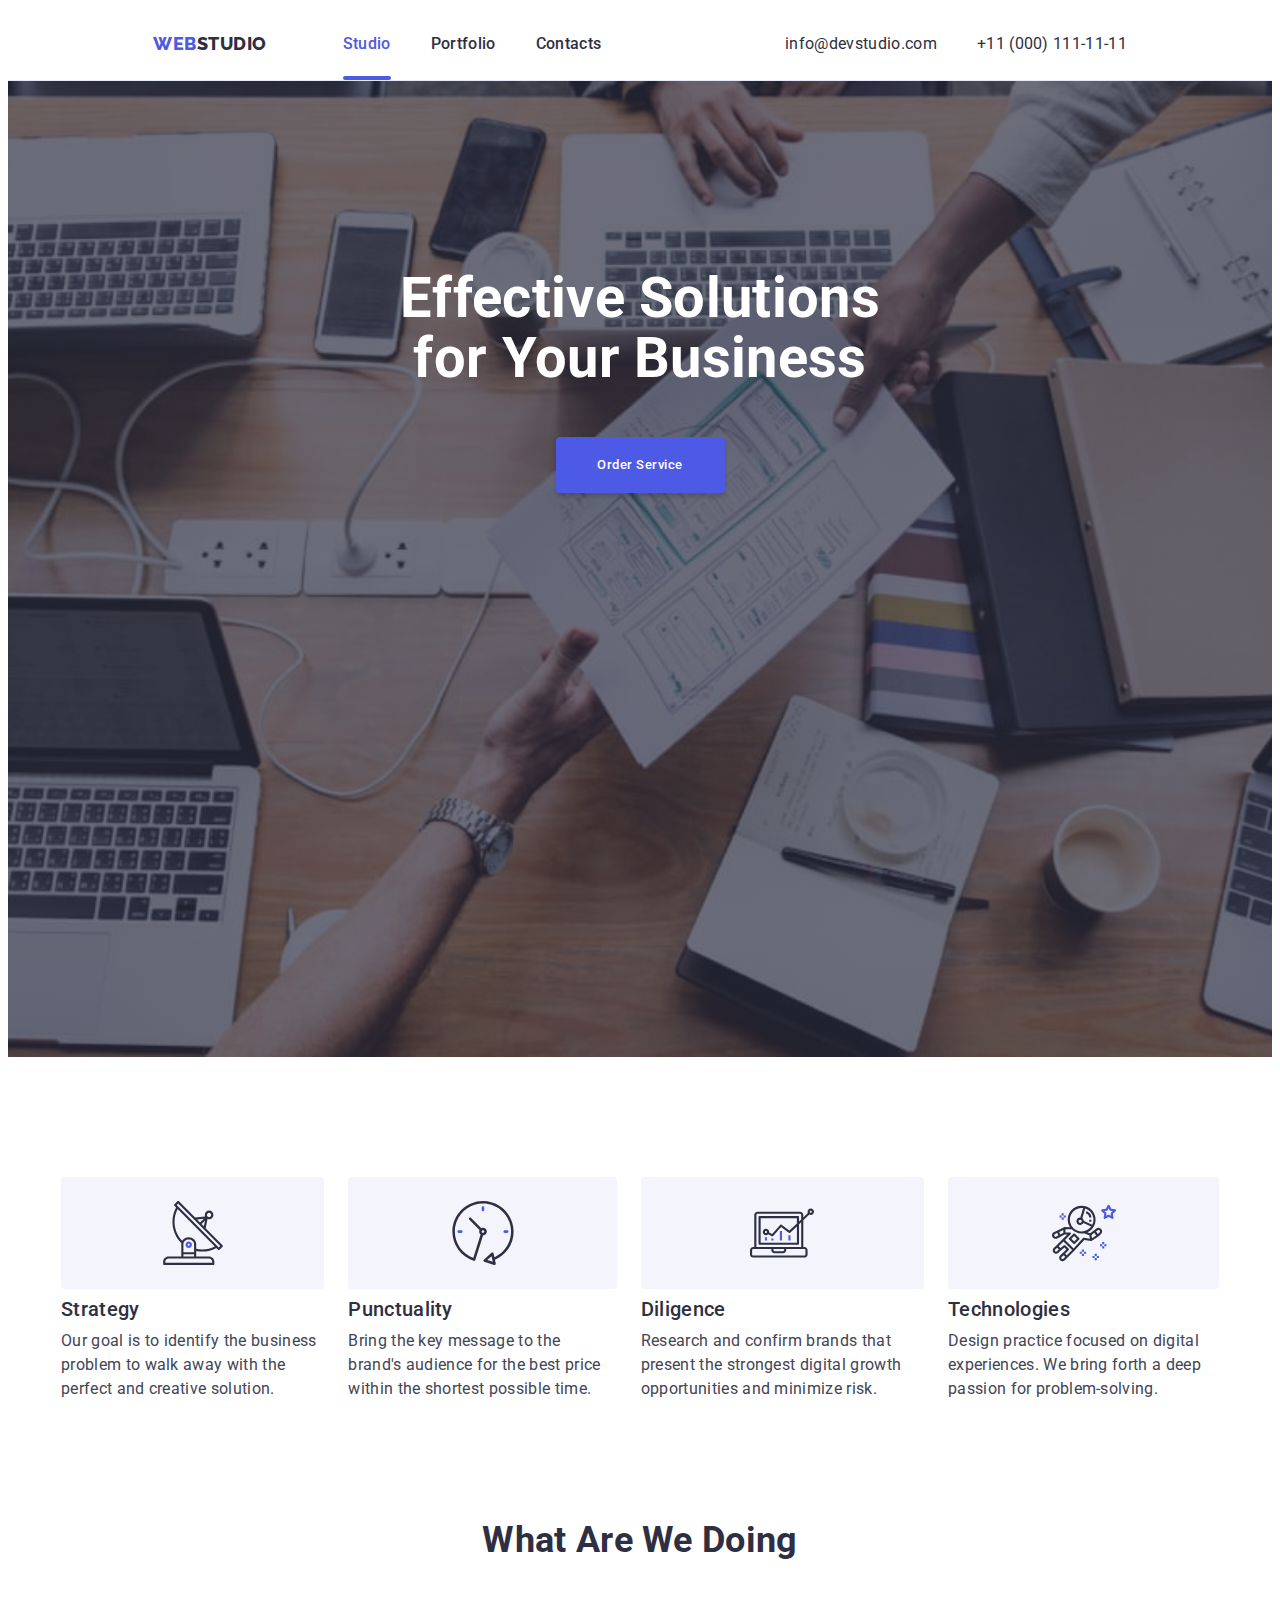
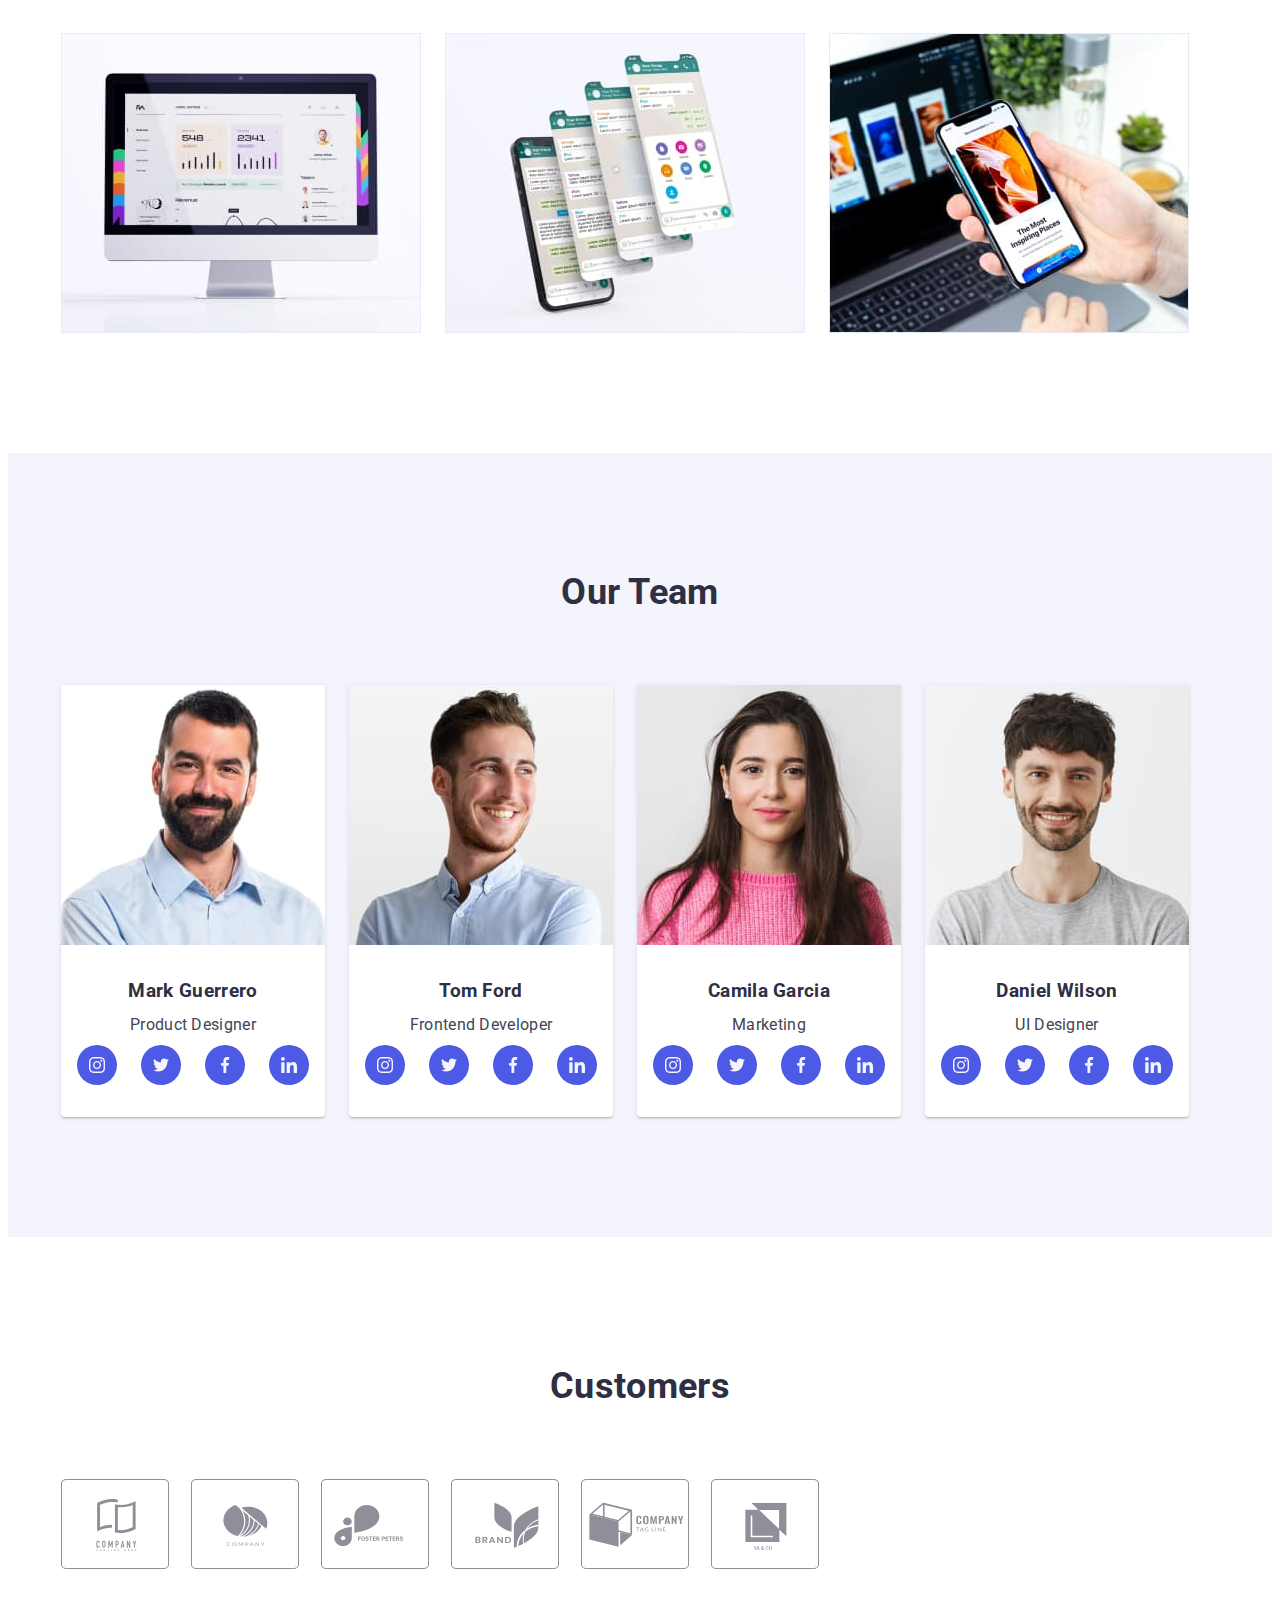
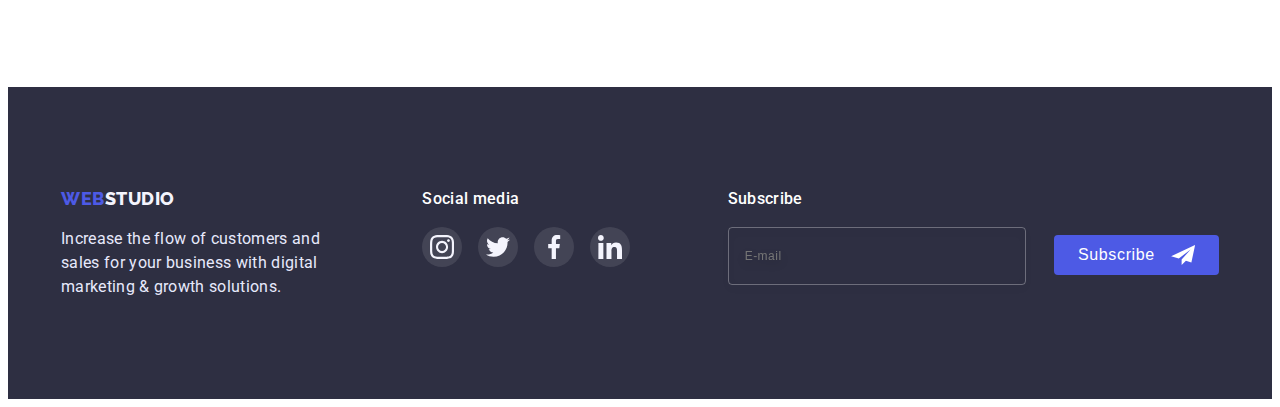
==== index.html @ 756e2e02 "Initial commit" ====
<!DOCTYPE html>
<html lang="en">
  <head>
    <meta charset="UTF-8" />
    <meta http-equiv="X-UA-Compatible" content="IE=edge" />
    <meta name="viewport" content="width=device-width, initial-scale=1.0" />
    <title>Document</title>
    <link rel="preconnect" href="https://fonts.googleapis.com" />
    <link rel="preconnect" href="https://fonts.gstatic.com" crossorigin />
    <link rel="preconnect" href="https://fonts.googleapis.com" />
    <link rel="preconnect" href="https://fonts.gstatic.com" crossorigin />
    <link
      href="https://fonts.googleapis.com/css2?family=Raleway:wght@800&family=Roboto:wght@400;500;700;900&display=swap"
      rel="stylesheet"
    />
    <link
      rel="stylesheet"
      href="https://cdnjs.cloudflare.com/ajax/libs/modern-normalize/1.1.0/modern-normalize.min.css"
      integrity="sha512-wpPYUAdjBVSE4KJnH1VR1HeZfpl1ub8YT/NKx4PuQ5NmX2tKuGu6U/JRp5y+Y8XG2tV+wKQpNHVUX03MfMFn9Q=="
      crossorigin="anonymous"
      referrerpolicy="no-referrer"
    />
    <link
      rel="stylesheet"
      href="https://cdnjs.cloudflare.com/ajax/libs/animate.css/4.1.1/animate.min.css"
    />
    <link rel="stylesheet" href="./css/common.css" />
    <link rel="stylesheet" href="./css/styles.css" />
  </head>
  <body>
    <header class="header section">
      <div class="container nav-main">
        <!--navigation in header-->
        <nav class="header-navigation nav">
          <a href="./index.html" class="logo"
            ><span class="logo-first-part">Web</span
            ><span class="logo-second-part-header">Studio</span></a
          >
          <ul class="header-site-navigation-list list">
            <li class="header-site-navigation-item">
              <a
                href="./index.html"
                class="header-site-navigation-link current link"
                >Studio</a
              >
            </li>
            <li class="header-site-navigation-item">
              <a
                href="./portfolio.html"
                class="header-site-navigation-link link"
                >Portfolio</a
              >
            </li>
            <li class="header-site-navigation-item">
              <a href="" class="header-site-navigation-link link">Contacts</a>
            </li>
          </ul>
        </nav>

        <address>
          <ul class="header-address-navigation-list list">
            <li class="header-address-navigation-item">
              <a
                href="mailto:info@devstudio.com"
                class="header-address-navigation-link link"
                >info@devstudio.com</a
              >
            </li>
            <li class="header-address-navigation-item">
              <a
                href="tel:+110001111111"
                class="header-address-navigation-link link"
                >+11 (000) 111-11-11</a
              >
            </li>
          </ul>
        </address>
      </div>
    </header>

    <!--Main part-->
    <main>
      <section class="hero section">
        <div class="container">
          <h1 class="hero-title">Effective Solutions for Your Business</h1>
          <button data-modal-open type="button" class="button">
            Order Service
          </button>
        </div>
      </section>

      <section class="skills section">
        <div class="container">
          <!--Временный заголовок-->

          <h2 class="hidden">Company skills</h2>
          <ul class="skills-list list">
            <li class="skills-item antenna">
              <div class="skills-icon">
                <svg class="skills-icon-symbol">
                  <use href="./images/icons.svg#icon-antenna"></use>
                </svg>
              </div>
              <h3 class="skills-item-title caption">Strategy</h3>
              <p class="skills-item-text">
                Our goal is to identify the business problem to walk away with
                the perfect and creative solution.
              </p>
            </li>
            <li class="skills-item clock">
              <div class="skills-icon">
                <svg class="skills-icon-symbol">
                  <use href="./images/icons.svg#icon-clock"></use>
                </svg>
              </div>
              <h3 class="skills-item-title caption">Punctuality</h3>
              <p class="skills-item-text">
                Bring the key message to the brand's audience for the best price
                within the shortest possible time.
              </p>
            </li>
            <li class="skills-item diagram">
              <div class="skills-icon">
                <svg class="skills-icon-symbol">
                  <use href="./images/icons.svg#icon-diagram"></use>
                </svg>
              </div>
              <h3 class="skills-item-title caption">Diligence</h3>
              <p class="skills-item-text">
                Research and confirm brands that present the strongest digital
                growth opportunities and minimize risk.
              </p>
            </li>
            <li class="skills-item astronaut">
              <div class="skills-icon">
                <svg class="skills-icon-symbol">
                  <use href="./images/icons.svg#icon-astronaut"></use>
                </svg>
              </div>
              <h3 class="skills-item-title caption">Technologies</h3>
              <p class="skills-item-text">
                Design practice focused on digital experiences. We bring forth a
                deep passion for problem-solving.
              </p>
            </li>
          </ul>
        </div>
      </section>

      <section class="examples section">
        <div class="container">
          <h2 class="examples-title caption">What are we doing</h2>
          <ul class="examples-list list">
            <li class="examples-item">
              <img
                src="./images/monitor.jpg"
                alt="monitor"
                width="360"
                height="300"
                class="examples-photo"
              />
            </li>
            <li class="examples-item">
              <img
                src="./images/phone.jpg"
                alt="phone"
                width="360"
                height="300"
                class="examples-photo"
              />
            </li>
            <li class="examples-item">
              <img
                src="./images/laptop.jpg"
                alt="laptop"
                width="360"
                height="300"
                class="examples-photo"
              />
            </li>
          </ul>
        </div>
      </section>

      <section class="team section">
        <div class="container">
          <h2 class="team-title caption">Our Team</h2>
          <ul class="team-list list">
            <li class="team-item">
              <img
                src="./images/team/mark.jpg"
                alt="photo Mark"
                width="264"
                height="260"
                class="team-photo"
              />
              <div class="team-name">
                <h3 class="team-item-name caption">Mark Guerrero</h3>
                <p class="team-item-speciality">Product Designer</p>
                <ul class="team-icon-list list">
                  <li class="team-icon">
                    <a
                      class="team-icon-link"
                      href=""
                      target="_blank"
                      rel="noopener noreferrer"
                    >
                      <svg class="team-icon-symbol" width="16" height="16">
                        <use href="./images/icons.svg#icon-instagram"></use>
                      </svg>
                    </a>
                  </li>
                  <li class="team-icon">
                    <a
                      class="team-icon-link"
                      href=""
                      target="_blank"
                      rel="noopener noreferrer"
                    >
                      <svg class="team-icon-symbol" width="16" height="16">
                        <use href="./images/icons.svg#icon-twitter"></use>
                      </svg>
                    </a>
                  </li>
                  <li class="team-icon">
                    <a
                      class="team-icon-link"
                      href=""
                      target="_blank"
                      rel="noopener noreferrer"
                    >
                      <svg class="team-icon-symbol" width="16" height="16">
                        <use href="./images/icons.svg#icon-facebook"></use>
                      </svg>
                    </a>
                  </li>
                  <li class="team-icon">
                    <a
                      class="team-icon-link"
                      href=""
                      target="_blank"
                      rel="noopener noreferrer"
                    >
                      <svg class="team-icon-symbol" width="16" height="16">
                        <use href="./images/icons.svg#icon-linkedin"></use>
                      </svg>
                    </a>
                  </li>
                </ul>
              </div>
            </li>
            <li class="team-item">
              <img
                src="./images/team/tom.jpg"
                alt="photo Tom"
                width="264"
                height="260"
                class="team-photo"
              />
              <div class="team-name">
                <h3 class="team-item-name caption">Tom Ford</h3>
                <p class="team-item-speciality">Frontend Developer</p>
                <ul class="team-icon-list list">
                  <li class="team-icon">
                    <a
                      class="team-icon-link"
                      href=""
                      target="_blank"
                      rel="noopener noreferrer"
                    >
                      <svg class="team-icon-symbol" width="16" height="16">
                        <use href="./images/icons.svg#icon-instagram"></use>
                      </svg>
                    </a>
                  </li>
                  <li class="team-icon">
                    <a
                      class="team-icon-link"
                      href=""
                      target="_blank"
                      rel="noopener noreferrer"
                    >
                      <svg class="team-icon-symbol" width="16" height="16">
                        <use href="./images/icons.svg#icon-twitter"></use>
                      </svg>
                    </a>
                  </li>
                  <li class="team-icon">
                    <a
                      class="team-icon-link"
                      href=""
                      target="_blank"
                      rel="noopener noreferrer"
                    >
                      <svg class="team-icon-symbol" width="16" height="16">
                        <use href="./images/icons.svg#icon-facebook"></use>
                      </svg>
                    </a>
                  </li>
                  <li class="team-icon">
                    <a
                      class="team-icon-link"
                      href=""
                      target="_blank"
                      rel="noopener noreferrer"
                    >
                      <svg class="team-icon-symbol" width="16" height="16">
                        <use href="./images/icons.svg#icon-linkedin"></use>
                      </svg>
                    </a>
                  </li>
                </ul>
              </div>
            </li>
            <li class="team-item">
              <img
                src="./images/team/camila.jpg"
                alt="photo Camila"
                width="264"
                height="260"
                class="team-photo"
              />
              <div class="team-name">
                <h3 class="team-item-name caption">Camila Garcia</h3>
                <p class="team-item-speciality">Marketing</p>
                <ul class="team-icon-list list">
                  <li class="team-icon">
                    <a
                      class="team-icon-link"
                      href=""
                      target="_blank"
                      rel="noopener noreferrer"
                    >
                      <svg class="team-icon-symbol" width="16" height="16">
                        <use href="./images/icons.svg#icon-instagram"></use>
                      </svg>
                    </a>
                  </li>
                  <li class="team-icon">
                    <a
                      class="team-icon-link"
                      href=""
                      target="_blank"
                      rel="noopener noreferrer"
                    >
                      <svg class="team-icon-symbol" width="16" height="16">
                        <use href="./images/icons.svg#icon-twitter"></use>
                      </svg>
                    </a>
                  </li>
                  <li class="team-icon">
                    <a
                      class="team-icon-link"
                      href=""
                      target="_blank"
                      rel="noopener noreferrer"
                    >
                      <svg class="team-icon-symbol" width="16" height="16">
                        <use href="./images/icons.svg#icon-facebook"></use>
                      </svg>
                    </a>
                  </li>
                  <li class="team-icon">
                    <a
                      class="team-icon-link"
                      href=""
                      target="_blank"
                      rel="noopener noreferrer"
                    >
                      <svg class="team-icon-symbol" width="16" height="16">
                        <use href="./images/icons.svg#icon-linkedin"></use>
                      </svg>
                    </a>
                  </li>
                </ul>
              </div>
            </li>
            <li class="team-item">
              <img
                src="./images/team/daniel.jpg"
                alt="photo Daniel"
                width="264"
                height="260"
                class="team-photo"
              />
              <div class="team-name">
                <h3 class="team-item-name caption">Daniel Wilson</h3>
                <p class="team-item-speciality">UI Designer</p>
                <ul class="team-icon-list list">
                  <li class="team-icon">
                    <a
                      class="team-icon-link"
                      href=""
                      target="_blank"
                      rel="noopener noreferrer"
                    >
                      <svg class="team-icon-symbol" width="16" height="16">
                        <use href="./images/icons.svg#icon-instagram"></use>
                      </svg>
                    </a>
                  </li>
                  <li class="team-icon">
                    <a
                      class="team-icon-link"
                      href=""
                      target="_blank"
                      rel="noopener noreferrer"
                    >
                      <svg class="team-icon-symbol" width="16" height="16">
                        <use href="./images/icons.svg#icon-twitter"></use>
                      </svg>
                    </a>
                  </li>
                  <li class="team-icon">
                    <a
                      class="team-icon-link"
                      href=""
                      target="_blank"
                      rel="noopener noreferrer"
                    >
                      <svg class="team-icon-symbol" width="16" height="16">
                        <use href="./images/icons.svg#icon-facebook"></use>
                      </svg>
                    </a>
                  </li>
                  <li class="team-icon">
                    <a
                      class="team-icon-link"
                      href=""
                      target="_blank"
                      rel="noopener noreferrer"
                    >
                      <svg class="team-icon-symbol" width="16" height="16">
                        <use href="./images/icons.svg#icon-linkedin"></use>
                      </svg>
                    </a>
                  </li>
                </ul>
              </div>
            </li>
          </ul>
        </div>
      </section>

      <section class="customers section">
        <div class="container">
          <h2 class="customers-title caption">Customers</h2>
          <ul class="customers-list list">
            <li class="customers-item">
              <a
                class="customers-link"
                href=""
                target="_blank"
                rel="noopener noreferrer"
              >
                <svg class="customers-icon" width="104" height="56">
                  <use
                    href="./images/icons.svg#icon-company-tagline-here"
                  ></use>
                </svg>
              </a>
            </li>
            <li class="customers-item">
              <a
                class="customers-link"
                href=""
                target="_blank"
                rel="noopener noreferrer"
              >
                <svg class="customers-icon" width="104" height="56">
                  <use href="./images/icons.svg#icon-company"></use>
                </svg>
              </a>
            </li>
            <li class="customers-item">
              <a
                class="customers-link"
                href=""
                target="_blank"
                rel="noopener noreferrer"
              >
                <svg class="customers-icon" width="104" height="56">
                  <use href="./images/icons.svg#icon-foster-peters"></use>
                </svg>
              </a>
            </li>
            <li class="customers-item">
              <a
                class="customers-link"
                href=""
                target="_blank"
                rel="noopener noreferrer"
              >
                <svg class="customers-icon" width="104" height="56">
                  <use href="./images/icons.svg#icon-brand"></use>
                </svg>
              </a>
            </li>
            <li class="customers-item">
              <a
                class="customers-link"
                href=""
                target="_blank"
                rel="noopener noreferrer"
              >
                <svg class="customers-icon" width="104" height="56">
                  <use href="./images/icons.svg#icon-company-tag-line"></use>
                </svg>
              </a>
            </li>
            <li class="customers-item">
              <a
                class="customers-link"
                href=""
                target="_blank"
                rel="noopener noreferrer"
              >
                <svg class="customers-icon" width="104" height="56">
                  <use href="./images/icons.svg#icon-ya-co"></use>
                </svg>
              </a>
            </li>
          </ul>
        </div>
      </section>
    </main>

    <footer class="footer section">
      <div class="container footer-cont">
        <div class="footer-container">
          <a href="./index.html" class="logo logo-footer"
            ><span class="logo-first-part">Web</span
            ><span class="logo-second-part-footer">Studio</span></a
          >
          <p class="footer-text">
            Increase the flow of customers and sales for your business with
            digital marketing & growth solutions.
          </p>
        </div>
        <div class="footer-media">
          <h3 class="footer-media-title">Social media</h3>
          <ul class="footer-list list">
            <li class="footer-item instagram">
              <a
                href=""
                class="footer-link link"
                target="_blank"
                rel="noopener noreferrer"
              >
                <svg class="footer-icon" width="24" height="24">
                  <use href="./images/icons.svg#icon-instagram"></use>
                </svg>
              </a>
            </li>
            <li class="footer-item twitter">
              <a
                href=""
                class="footer-link link"
                target="_blank"
                rel="noopener noreferrer"
                ><svg class="footer-icon" width="24" height="24">
                  <use href="./images/icons.svg#icon-twitter"></use></svg
              ></a>
            </li>
            <li class="footer-item facebook">
              <a
                href=""
                class="footer-link link"
                target="_blank"
                rel="noopener noreferrer"
                ><svg class="footer-icon" width="24" height="24">
                  <use href="./images/icons.svg#icon-facebook"></use></svg
              ></a>
            </li>
            <li class="footer-item linkedin">
              <a
                href=""
                class="footer-link link"
                target="_blank"
                rel="noopener noreferrer"
                ><svg class="footer-icon" width="24" height="24">
                  <use href="./images/icons.svg#icon-linkedin"></use></svg
              ></a>
            </li>
          </ul>
        </div>
        <div class="footer-form">
          <h3 class="footer-media-title">Subscribe</h3>
          <form class="" action="">
            <input
              type="email"
              name="footer-email"
              id="footer-email"
              class="footer-input"
              placeholder="E-mail"
            />
            <button type="button" class="form-button">
              <span class="form-button-area">
                <span class="button-area-text">Subscribe</span>
                <svg class="icon-send" width="24" height="20">
                  <use href="./images/icons.svg#icon-send"></use>
                </svg>
              </span>
            </button>
          </form>
        </div>
      </div>
    </footer>

    <div class="backdrop is-hidden" data-modal>
      <div class="modal">
        <button type="button" class="modal-close" data-modal-close>
          <svg class="modal-close-icon" width="8" height="8">
            <use href="./images/icons.svg#icon-close-modal"></use>
          </svg>
        </button>
        <p class="modal-title">Leave your contacts and we will call you back</p>
        <form class="modal-form">
          <div class="form-div">
            <label for="user-name" class="modal-label"
              ><span class="label-text">Name</span></label
            >
            <div class="input-field">
              <input
                type="text"
                name="user-name"
                id="user-name"
                class="modal-input"
                required
              />
              <svg class="modal-icon" width="18" height="24">
                <use href="./images/icons.svg#icon-person"></use>
              </svg>
            </div>
          </div>
          <div class="form-div">
            <label for="user-tel" class="modal-label">Phone</label>
            <div class="input-field">
              <input
                type="tel"
                name="user-tel"
                id="user-tel"
                class="modal-input"
                required
              />
              <svg class="modal-icon" width="18" height="24">
                <use href="./images/icons.svg#icon-phone"></use>
              </svg>
            </div>
          </div>
          <div class="form-div">
            <label for="user-email" class="modal-label"
              ><span class="label-text">Email</span></label
            >
            <div class="input-field">
              <input
                type="email"
                name="user-email"
                id="user-email"
                class="modal-input"
                required
              />
              <svg class="modal-icon" width="18" height="24">
                <use href="./images/icons.svg#icon-email"></use>
              </svg>
            </div>
          </div>
          <div class="form-div form-div-feedback">
            <label for="user-feedback" class="modal-label"
              ><span class="label-text">Comment</span></label
            >
            <textarea
              class="modal-input feedback"
              name="user-feedback"
              id="user-feedback"
              rows="4"
              placeholder="Text input"
            ></textarea>
          </div>

          <div>
            <input
              type="checkbox"
              id="accept"
              class="checkbox hidden"
              value="true"
              required
            />
            <label for="accept" class="checkbox-label">
              <span class="checkbox-icon">
                <svg class="icon-ok" width="10" height="8">
                  <use href="./images/icons.svg#icon-ok"></use>
                </svg> </span
              ><span class="checkbox-text"
                >I accept the terms and conditions of the
                <a href="" class="checkbox-link"> Privacy Policy</a></span
              ></label
            >
          </div>
          <button type="submit" class="modal-button">
            <span class="modal-button-title">Send</span>
          </button>
        </form>
      </div>
    </div>
    <script src="./modal.js"></script>
  </body>
</html>
---- css/styles.css ----
/*html{
    box-sizing: border-box;
}

*,
*::before,
*::after{
    box-sizing:inherit;
}*/


:root{
    --primary-text-color:#434455;
    --title-text-color: #2E2F42;
    --accent-color: #4D5AE5;
    --portfolio-button-bg-color:#F4F4FD;
    --portfolio-button-bg-accent-color:#404BBF;
    --main-bg-color:#ffffff;
    --footer-text-portfolio-button-border: #E7E9FC;
    --footer-green:#31D0AA;
    --main-icon-color: #8E8F99;
    --function-for-hover: cubic-bezier(0.4, 0, 0.2, 1);

}

body{
    background-color:var(--main-bg-color);
    color: var(--primary-text-color);
    font-family: 'Roboto', sans-serif;
    font-weight: 400;
    font-size: 16px;
    line-height: 1.5;
    letter-spacing: 0.02em;
   /*padding-top:72px*/
}
 
p,
h1,
h2,
h3,
h4,
h5,
h6 {
    margin: 0;
}

ul{
    margin: 0;
    padding: 0;
}
img{
    display: block;
    margin: 0;
    padding: 0;
    max-width: 100%;
    height: auto;
}

.container{
    width: 1158px;
    /*1128+15*2*/
    padding-left: 15px;
    padding-right: 15px;
    margin: 0 auto;

   /* outline: 1px solid tomato;*/
}
.section{
    padding-top: 120px;
    padding-bottom: 120px;
}
.list{
    list-style: none;
    padding: 0;
}

.logo {
    display: block;
    padding: 24px 0;
    margin-right: 76px;
    font-family: 'Raleway', sans-serif;
    font-weight: 800;
    font-size: 18px;
    line-height: 1.33;
    text-transform: uppercase;
    letter-spacing: 0.03em;

    transition: color 250ms var(--function-for-hover);
}
.logo-first-part{
    color: var(--accent-color);  
}
.logo-second-part-header{
    color: var(--title-text-color);
}
.logo-second-part-footer{
    color: var(--portfolio-button-bg-color);
}

.caption,
.link{
    color:var(--title-text-color)

}

.header-site-navigation-link:hover,
.header-address-navigation-link:hover,
.logo:hover,
.header-site-navigation-link:focus,
.header-address-navigation-link:focus,
.logo:focus
{
    color: var(--accent-color);
}


        /*настройки кнопок*/
.button{
    min-width: 169px;
    height: 56px;
    display: inline-block;
    border-radius: 4px;
    border: 1px solid var(--accent-color);
    box-shadow: 0px 4px 4px rgba(0, 0, 0, 0.15);
    /*padding: 16px 32px;*/

    background-color: var(--accent-color);
    color: var(--main-bg-color);
    font-family: inherit;
    font-weight: 500;
    align-items: center;
    letter-spacing: 0.04em;
    cursor: pointer;

    transition-property: background-color;
    transition-duration: 250ms;
    transition-timing-function: var(--function-for-hover);
}

.button:hover,
.button:focus {
    background-color: var(--portfolio-button-bg-accent-color);
}

.current {
    color: var(--accent-color);
    position: relative;
}
.current::after{
    content: "";
    display:inline-block;
    position: absolute;
    bottom: 0;
    left: 0;
    width: 100%;
    height: 4px;
    background-color: var(--accent-color);
    border-radius: 2px;
}

.link,
.button,
.logo,
.portfolio-button {
    text-decoration: none;
}


        /*header*/
.header{
    /*position: fixed;
    top: 0;
    left: 0;*/
    width: 100%;
    min-height: 72px;
    padding-top: 0;
    padding-bottom: 0;
    border-bottom: 1px solid var(--footer-text-portfolio-button-border);
}               
.nav-main{
    display: flex;
    justify-content: space-around;
}
.nav{
    display: flex;
}
.header-site-navigation-list{
    display: flex;
}
.header-site-navigation-item {
    font-weight: 500;
}
.header-site-navigation-item:not(:last-child){
    margin-right: 40px;
}
.header-site-navigation-link{
    display: block;
    padding: 24px 0;

    transition: color 250ms var(--function-for-hover);
}

.header-address-navigation-list{
    display: flex;
}
.header-address-navigation-item:not(:last-child) {
    margin-right: 40px;
}
.header-address-navigation-item {
    font-style: normal;
}
.header-address-navigation-link{
    display: block;
    padding: 24px 0;
    
    transition: color 250ms var(--function-for-hover);
}

        /*hero*/
.hero{
    max-width: 1440px;
    height: 600px;
    margin: 0 auto;
    background-image: linear-gradient(rgba(46, 47, 66, 0.7), rgba(46, 47, 66, 0.7)),
        url(../images/hero-img.jpg);
    background-repeat: no-repeat;
    background-position: center;
    background-size: cover;
    padding-top: 188px;
    padding-bottom: 188px;
    background-color: var(--title-text-color);
    text-align: center;    
}

.hero-title{
    max-width: 494px;
    width: 100%;
    height: auto;
    margin-left: auto;
    margin-right: auto;
    margin-bottom: 48px;
    color: var(--main-bg-color);
    font-size: 56px;
    line-height: 1.07;
}


        /*skills*/
.skills-list{
    display: flex;
}
.skills-item:not(:last-child){
    margin-right: 24px;
}
.skills-item-title{
    margin-bottom: 8px;
    font-weight: 500;
    font-size: 20px;
    line-height: 1.2;
}
.skills-item{
    display: block;
}
.skills-icon{
    display: flex;
    height: 112px;
    background-color: var(--portfolio-button-bg-color);
    border-radius: 4px;
    justify-content: center;
    align-items: center;
    margin-bottom: 8px;
}
.skills-icon-symbol{
    width: 64px;
    height: 64px;
}



        /*examples*/
.examples{
    padding-top: 0;
}
.examples-list{
    display: flex;
}
.examples-item:not(:last-child) {
    margin-right: 24px;
}
.examples-title{
    margin-bottom: 72px;
    font-size: 36px;
    line-height: 1.11;
    text-align: center;
    text-transform: capitalize;
}


        /*team*/
.team {
    background-color: var(--portfolio-button-bg-color);
}
.team-title{
    margin-bottom: 72px;
    font-size: 36px;
    line-height: 1.11;
    text-align: center;
    text-transform: capitalize;
}
.team-list{
    display: flex;
    
}
.team-item{
    width: calc((100%-72px)/4);
    margin-right: 24px;
    display: flex;
    flex-direction: column;
    justify-content: center;
    align-items: center;    
    background-color: var(--main-bg-color);
    box-shadow: 0px 1px 6px rgba(46, 47, 66, 0.08), 0px 1px 1px rgba(46, 47, 66, 0.16), 0px 2px 1px rgba(46, 47, 66, 0.08);
    border-radius: 0px 0px 4px 4px;
}
.team-item:nth-last-child(1) {
    margin-right: 0;
}

.team-name{
    display: flex;
    flex-direction: column;
    justify-content: center;
    align-items: center;
    width: 100%;
    padding: 32px 16px;
}

.team-item-name,
.team-item-speciality{
    margin-bottom: 8px;
}

.team-icon-list{
    display: flex;
    gap: 24px;
}
.team-icon{
    width: 40px;
    height: 40px;
    background-color: var(--accent-color);
    border-radius: 50%;

    transition: background-color 250ms var(--function-for-hover);
}
.team-icon-link{
    display: flex;
    width: 100%;
    height: 100%;
    padding: 0;
    border: none;
    justify-content: center;
    align-items: center;
}

.team-icon:hover,
.team-icon:focus{
    background-color: var(--portfolio-button-bg-accent-color);
    cursor: pointer;
}



        /*customers*/
.customers{
    padding-top: 130px;
}
.customers-title{
    margin-bottom: 72px;
    font-weight: 700;
    font-size: 36px;
    line-height: 1.11;
    text-align: center;
    text-transform: capitalize;    
    color: var(--title-text-color);
}
.customers-list {
    display: flex;
    gap: 24px;
}
.customers-item {
    width: calc((100%-120px)/6);
    height: 88px;
}
.customers-link{
    display:flex;
    width: 100%;
    height: 100%;
    padding: 0;
    justify-content: center;
    align-items: center;
    border: 1px solid var(--main-icon-color);
    border-radius: 5%;
    color: var(--main-icon-color);

    transition: background-color 250ms var(--function-for-hover),
            color 250ms var(--function-for-hover);
}
.customers-link:hover,
.customers-link:focus{
    border-color: var(--portfolio-button-bg-accent-color);
    color: var(--portfolio-button-bg-accent-color);
}
.customers-icon {
    fill: currentColor;
}


        /*footer*/
.footer {
    padding-top: 100px;
    padding-bottom: 100px;
    background-color: var(--title-text-color);
}
.logo-footer{
    padding-top: 0;
    padding-bottom: 0;
}
.footer-text{
    margin-top: 16px;
    color: var(--footer-text-portfolio-button-border);
}
.footer-cont{
    display: flex;
    justify-content: space-between;
}
.footer-container{
    padding: 0;
    margin: 0;
    width: 264px;
}
.footer-media-title{
    font-weight: 500;
    font-size: 16px;
    line-height: 1.5;
    letter-spacing: 0.02em;
    color: var(--main-bg-color);
    margin-bottom: 16px;
}
.footer-list{
    display: flex;
    gap: 16px;
}
.footer-item{
    display: inline-block;
    width: 40px;
    height: 40px;
    background-color: rgba(255, 255, 255, 0.1);;
    border-radius: 50%;
    background-repeat: no-repeat;
    background-size:24px;
    background-position: center;

    transition-property: background-color;
    transition-duration: 250ms;
    transition-timing-function: var(--function-for-hover);
}
.footer-link {
    display: flex;
    width: 100%;
    height: 100%;
    padding: 0;
    border: none;
    justify-content: center;
    align-items: center;
}

.footer-item:hover,
.footer-item:focus {
    background-color:var(--footer-green);
    cursor: pointer;
}
.footer-input {
    display: inline-block;
    width: 264px;
    height: 40px;
    padding: 8px 16px;
    font-size: 12px;
    line-height: 2;
    letter-spacing: 0.04em;
    color: rgba(255, 255, 255, 0.6);
    border: 1px solid rgba(255, 255, 255, 0.3);
    filter:drop-shadow(0px 4px 4px rgba(0, 0, 0, 0.15));
    border-radius: 4px;
    background-color: transparent;
    margin-right: 24px;
    outline: transparent;
    transition: border-color 250ms var(--function-for-hover);
}
.footer-input:focus {
     border-color: var(--accent-color);
 }

.form-button {
    display: inline-block;
    width: 165px;
    height: 40px;
    padding: 8px 24px;
    background:var(--accent-color);
    border-radius: 4px;
    border: none;
    cursor: pointer;
    transition: background-color 250ms var(--function-for-hover);
}
.form-button:hover,
.form-button:focus{
    background-color: var(--portfolio-button-bg-accent-color);
}
.form-button-area {
    display: flex;
    justify-content: space-between;
    align-items: center;
}
.button-area-text {
    color: var(--main-bg-color);
    font-weight: 500;
    font-size: 16px;
    line-height: 1.5;
    letter-spacing: 0.04em;
}


        /*portfolio*/
.portfolio {
    padding-top: 96px;
}
.portfolio-navigation-list {
    display: flex;
    justify-content: center;
    margin-bottom: 72px;
}
.portfolio-navigation-item:not(:last-child) {
    margin-right: 24px;
}
.portfolio-button {
    display: inline-block;
    border-radius: 4px;
    padding: 12px 24px;
    border: 1px solid var(--footer-text);
    background-color: var(--portfolio-button-bg-color);
    color: var(--accent-color);
    font-family: inherit;
    font-weight: 500;
    display: flex;
    align-items: center;
    text-align: center;
    letter-spacing: 0.04em;
    cursor: pointer;

    transition: background-color 250ms var(--function-for-hover), 
        color 250ms var(--function-for-hover),
        box-shadow 250ms var(--function-for-hover);
}
.portfolio-button:hover,
.portfolio-button:focus {
    background-color: var(--portfolio-button-bg-accent-color);
    color: var(--main-bg-color);
    box-shadow: 0px 4px 4px rgba(0, 0, 0, 0.15);
}

.portfolio-list{
    display: flex;
    flex-wrap: wrap;
    row-gap: 48px;
    /*column-gap: 21px;*/
}
.portfolio-item{
    flex-basis: calc((100%-(2*24px))/3);
    /*width: 360px;*/
    margin-right: auto;
    display: flex;
    flex-direction: column;
    background: var(--main-bg-color);
}

.portfolio-item:nth-child(3n){
    margin-right: 0;
}
.portfolio-item-link {
    display: block;
    border: 0.5px solid transparent;
    box-shadow: 0px 1px 6px transparent,
            0px 1px 1px transparent,
            0px 2px 1px transparent;
    transition: border 250ms var(--function-for-hover),
            box-shadow 250ms var(--function-for-hover);
}
.portfolio-item-link:hover {
    border: 0.5px solid var(--portfolio-button-bg-color);
    box-shadow: 0px 1px 6px rgba(46, 47, 66, 0.08),
        0px 1px 1px rgba(46, 47, 66, 0.16),
        0px 2px 1px rgba(46, 47, 66, 0.08);
}
.portfolio-item-div{
    position: relative;
    overflow: hidden; /*все, что не входит в зону блока скрывается визуально*/
}
.portfolio-item-animation{
    position: absolute;
    left: 0;
    top: 100%;
    width: 100%;
    height: 100%;
    padding: 40px 32px;

    transition: background-color 250ms var(--function-for-hover),
            color 250ms var(--function-for-hover),
            transform 250ms var(--function-for-hover);
}

.portfolio-item-animation-text{
    color: var(--portfolio-button-bg-color);
}
.portfolio-item-link:hover .portfolio-item-animation{
    background-color: var(--accent-color);
    color: var(--portfolio-button-bg-color);
    transform: translateY(-100%); /*двигаемся по оси у вверх*/
}
.portfolio-item-text{ 
    display: flex;  
    flex-direction: column;
    width: 100%;
    padding: 32px 0 32px 16px;
    background-color: var(--main-bg-color);
    border-right: 1px solid var(--footer-text-portfolio-button-border);
    border-left: 1px solid var(--footer-text-portfolio-button-border);
    border-bottom: 1px solid var(--footer-text-portfolio-button-border);
    z-index: 2;
}
.portfolio-item-title {
    margin-bottom: 8px;
    font-weight: 500;
    font-size: 20px;
    line-height: 1.2;
}

.hidden {
    position: absolute;
    width: 1px;
    height: 1px;
    margin: -1px;
    border: 0;
    padding: 0;
    white-space: nowrap;
    clip-path: inset(100%);
    clip: rect(0 0 0 0);
    overflow: hidden;
}

.backdrop{
    position: fixed;
    top: 0;
    left: 0;
    width: 100%;
    height: 100%;
    background-color: rgba(46, 47, 66, 0.4);
    opacity: 1;
    transition: opacity 250ms var(--function-for-hover),
    visibility 250ms var(--function-for-hover);
}
.backdrop.is-hidden{
    visibility:hidden;
    opacity: 0;
    pointer-events: none;
}
.backdrop.is-hidden .modal{
    transform: translate(-50%, -50%) scale(0.1);
}
.modal{
    position: absolute;
    top: 50%;
    left: 50%;
    width: 408px;
    background:#FCFCFC;
    box-shadow: 0px 1px 1px rgba(0, 0, 0, 0.14), 0px 1px 3px rgba(0, 0, 0, 0.12), 0px 2px 1px rgba(0, 0, 0, 0.2);
    border-radius: 4px;
    padding: 0 24px;
    transform: translate(-50%, -50%) scale(1);
    transition: transform 250ms var(--function-for-hover);
}
.modal-close{
    position: absolute;
    top:24px;
    right: 24px;
    display: flex;
    width: 24px;
    height: 24px;
    background-color: var(--footer-text-portfolio-button-border);
    border: 1px solid rgba(0, 0, 0, 0.1);
    border-radius: 50%;
    justify-content: center;
    align-items: center;
    transition: fill 250ms var(--function-for-hover), 
    background-color 250ms var(--function-for-hover),
    border 250ms var(--function-for-hover);
}
.modal-close:hover,
.modal-close:focus {
    border: none;
    fill: var(--main-bg-color);
    background-color:var(--portfolio-button-bg-accent-color);
}
.modal-title {
    color: var(--title-text-color);
    font-weight: 500;
    font-size: 16px;
    line-height: 1.5;
    text-align: center;
    letter-spacing: 0.02em;
    margin-top: 72px;
    margin-bottom: 12px;
}
.modal-label {
    display:inline-block;
    margin-bottom:0;
    padding: 0;    
    font-size: 12px;
    line-height: 1.16;
        letter-spacing: 0.04em;
        color: #8E8F99;
}
.label-text {
    font-size: 12px;
    line-height: 1.16;
    letter-spacing: 0.04em;
    color: #8E8F99;
}
.form-div{
    margin-bottom: 0;
}
.form-div-feedback {
    margin-bottom: 12px;;
}
.modal-input {
    width: 100%;
    height: 40px;
    border: 1px solid rgba(33, 33, 33, 0.2);
    border-radius: 4px;
    background-color: transparent;
    font-weight: 400;
    font-size: 12px;
    line-height: 1.33;
    letter-spacing: 0.04em;
    padding: 8px 16px 8px 38px;
    outline: transparent;
    transition: border-color 250ms var(--function-for-hover);
}

.modal-input::placeholder {
    color: rgba(117, 117, 117, 0.5);
}

.modal-input:focus {
    border-color: var(--accent-color);
}

.modal-input:focus+.modal-icon {
    fill: var(--accent-color);
}

.input-field {
    position: relative;
}

.modal-icon {
    position: absolute;
    left: 16px;
    top: 50%;
    transform: translateY(-50%);
    transition: fill 250ms var(--function-for-hover);
}

.feedback {
    height: 120px;
    padding-left: 16px;
    resize: none;
    /*чтобы пользователь не изменял размер окна*/
}

.checkbox-label {
    display: flex;
    justify-content:flex-start;
    gap: 8px;
    padding: 0;
    margin-bottom: 24px;
}

.checkbox-icon {
    display: flex;
    align-items: center;
    justify-content: center;
    width: 16px;
    height: 16px;
    padding: 4px 3px;
    background-color: transparent;
    border: 1.25px solid var(--title-text-color);
    border-radius: 2px;
    fill:transparent;
    transition: background-color 250ms var(--function-for-hover),
    fill 250ms var(--function-for-hover),
    border 250ms var(--function-for-hover);
}

.checkbox:checked + .checkbox-label .checkbox-icon{
    background-color:var(--portfolio-button-bg-accent-color);
    fill: var(--portfolio-button-bg-color);
    border: none;
}
.checkbox-text {
    font-size: 12px;
    line-height: 1.33;
    letter-spacing: 0.01em;
    color: #757575;
}
.checkbox-link {
    color:var(--accent-color);
}

.modal-button {
    min-width: 169px;
    height: 56px;
    background-color: var(--accent-color);
    box-shadow: 0px 4px 4px rgba(0, 0, 0, 0.15);
    border-color: transparent;
    border-radius: 4px;
    padding: 16px 32px;
    text-align: center;
    display: block;
    margin: 0 auto 24px auto;
    transition: background-color 250ms var(--function-for-hover);
}
.modal-button:hover,
.modal-button:focus{
    background-color:var(--portfolio-button-bg-accent-color);
}
.modal-button-title {
    font-weight: 500;
    font-size: 16px;
    line-height: 1.5;
    text-align: center;
    letter-spacing: 0.01em;
    color: var(--main-bg-color);
}
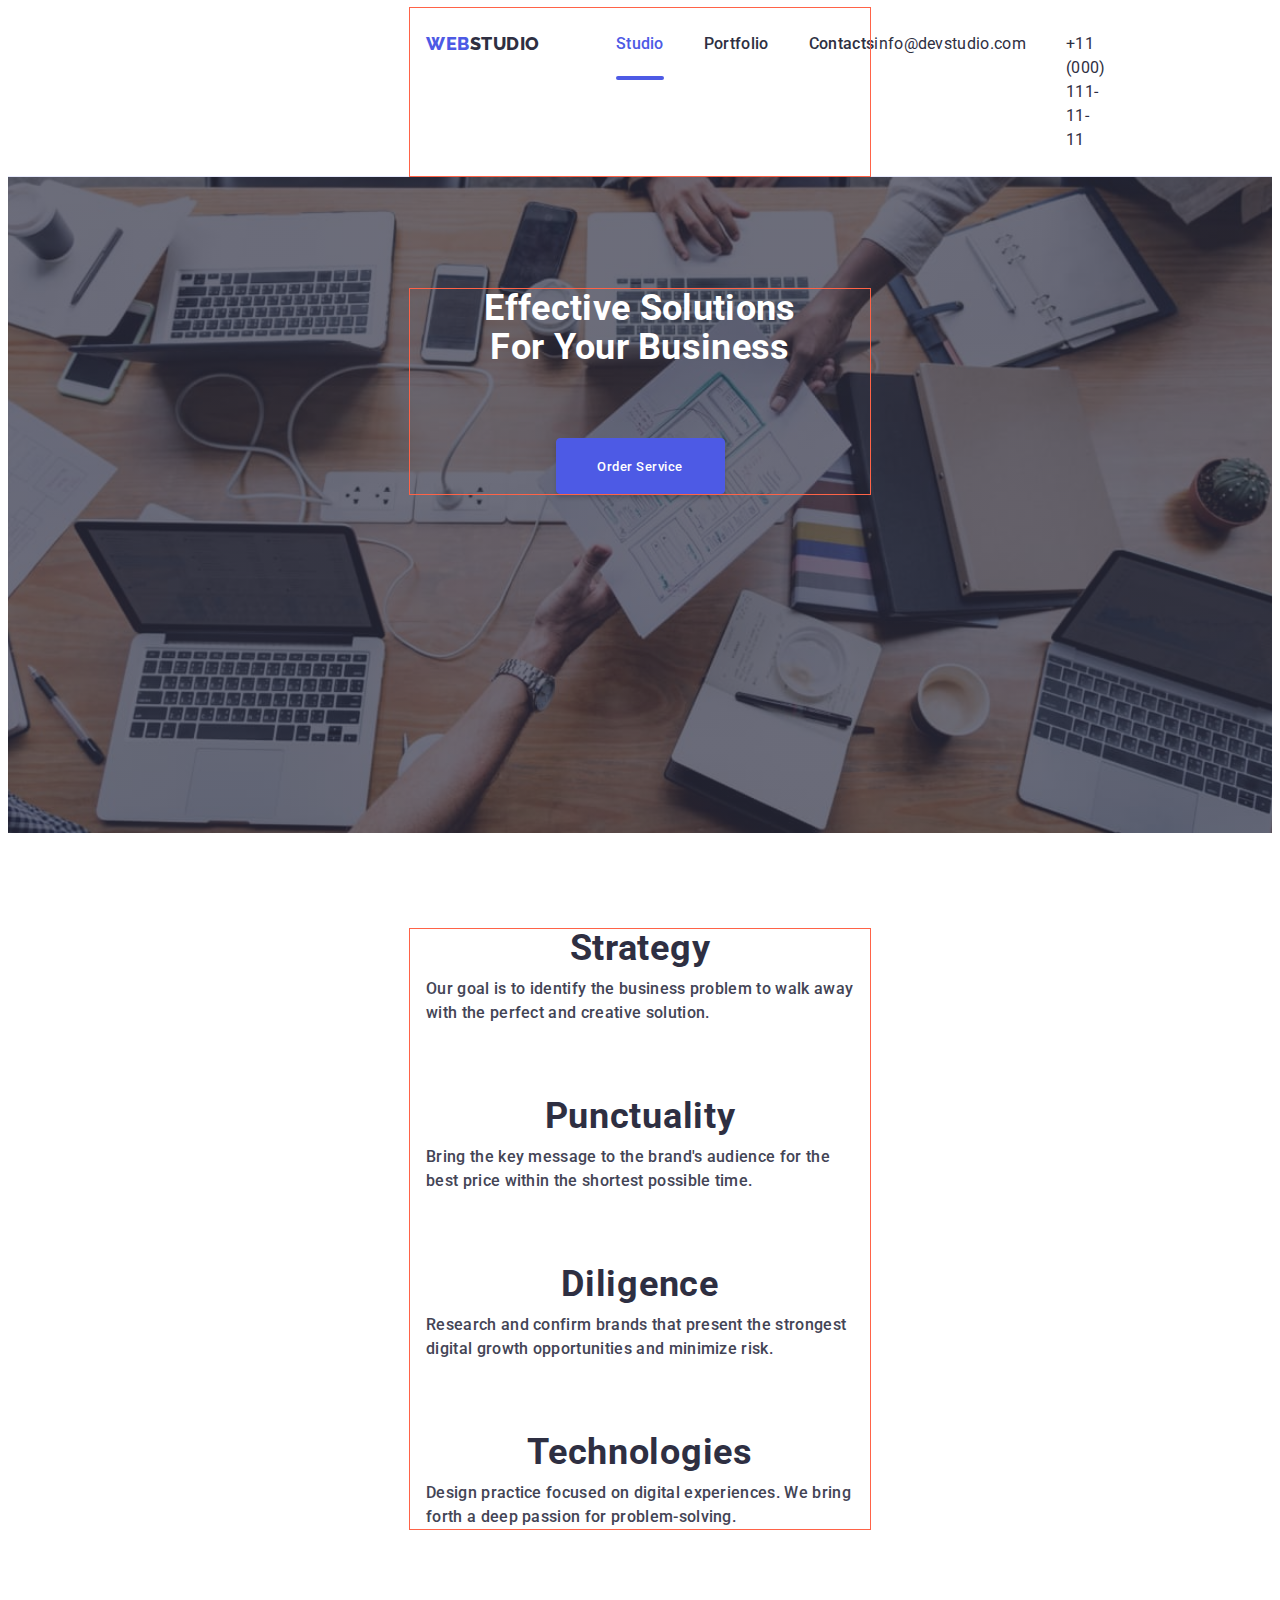
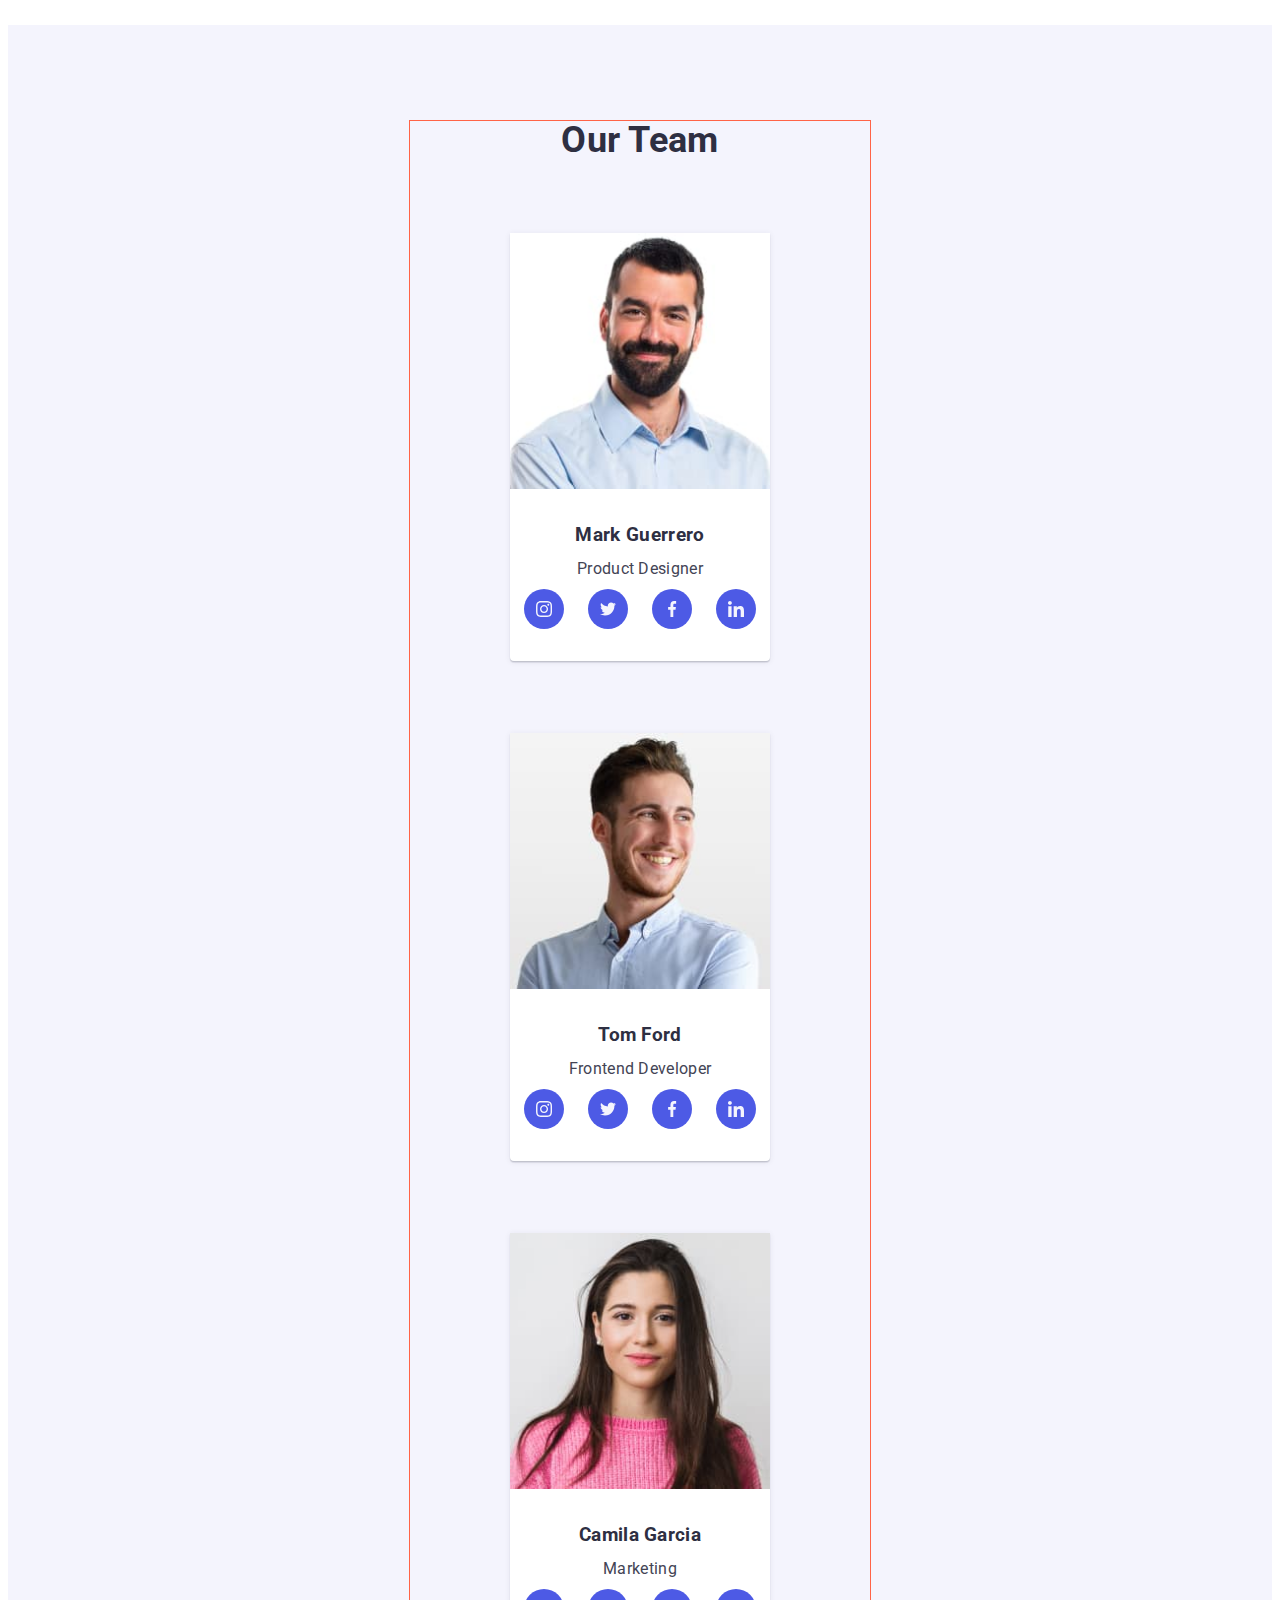
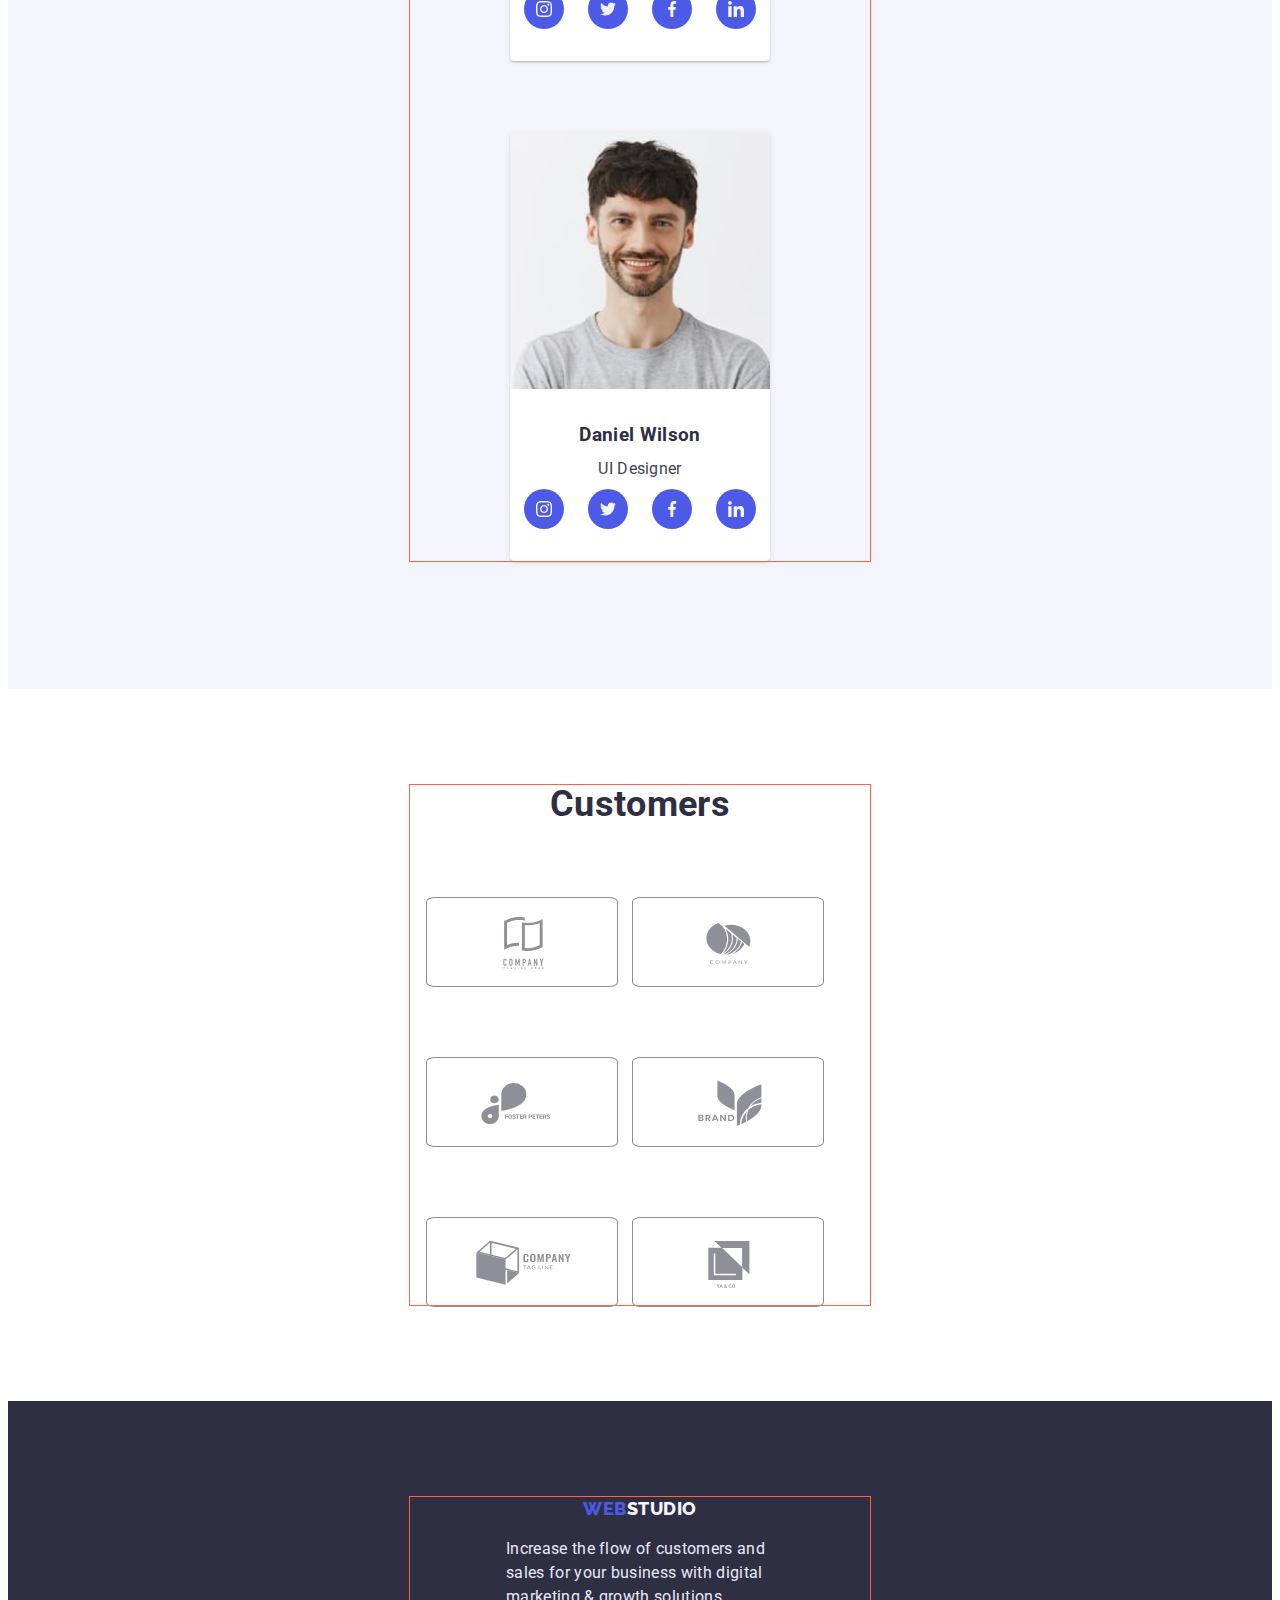
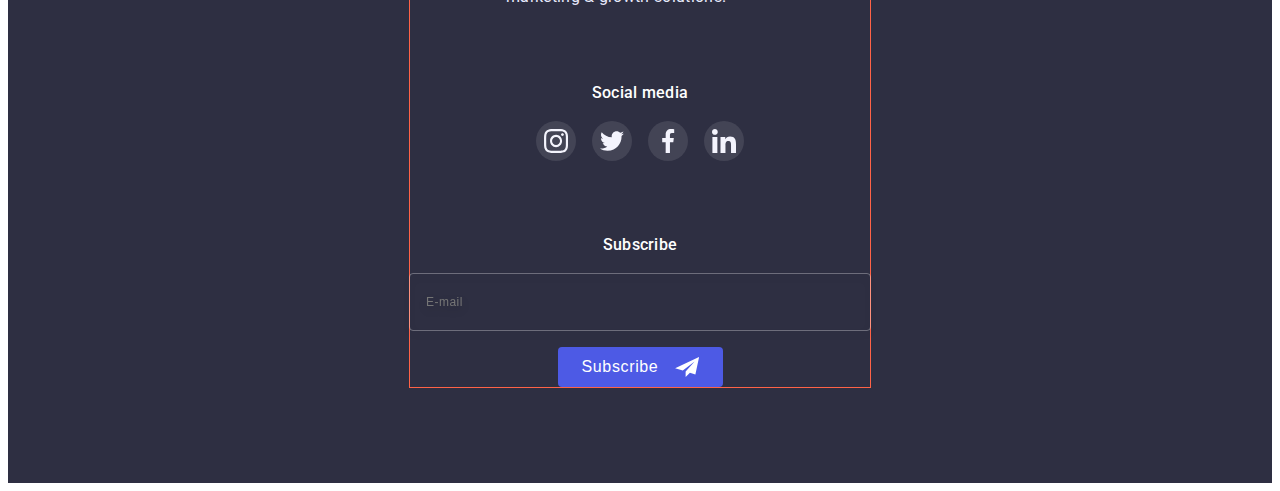
==== commit 86e71a55: "+mobile" ====
--- a/index.html
+++ b/index.html
@@ -24,13 +24,13 @@
       rel="stylesheet"
       href="https://cdnjs.cloudflare.com/ajax/libs/animate.css/4.1.1/animate.min.css"
     />
-    <link rel="stylesheet" href="./css/common.css" />
-    <link rel="stylesheet" href="./css/styles.css" />
+    <link rel="stylesheet" href="./css/mobile.css" />
+    <link rel="stylesheet" href="./css/tablet.css" />
+    <link rel="stylesheet" href="./css/desktop.css" />
   </head>
   <body>
     <header class="header section">
       <div class="container nav-main">
-        <!--navigation in header-->
         <nav class="header-navigation nav">
           <a href="./index.html" class="logo"
             ><span class="logo-first-part">Web</span
@@ -78,7 +78,6 @@
       </div>
     </header>
 
-    <!--Main part-->
     <main>
       <section class="hero section">
         <div class="container">
@@ -586,7 +585,7 @@
         </div>
         <div class="footer-form">
           <h3 class="footer-media-title">Subscribe</h3>
-          <form class="" action="">
+          <form class="form-subscribe" action="">
             <input
               type="email"
               name="footer-email"
--- a/css/mobile.css
+++ b/css/mobile.css
@@ -0,0 +1,842 @@
+/*html{
+    box-sizing: border-box;
+}
+
+*,
+*::before,
+*::after{
+    box-sizing:inherit;
+}*/
+
+
+:root{
+    --primary-text-color:#434455;
+    --title-text-color: #2E2F42;
+    --accent-color: #4D5AE5;
+    --portfolio-button-bg-color:#F4F4FD;
+    --portfolio-button-bg-accent-color:#404BBF;
+    --main-bg-color:#ffffff;
+    --footer-text-portfolio-button-border: #E7E9FC;
+    --footer-green:#31D0AA;
+    --main-icon-color: #8E8F99;
+    --function-for-hover: cubic-bezier(0.4, 0, 0.2, 1);
+
+}
+
+body{
+    background-color:var(--main-bg-color);
+    color: var(--primary-text-color);
+    font-family: 'Roboto', sans-serif;
+    font-weight: 400;
+    font-size: 16px;
+    line-height: 1.5;
+    letter-spacing: 0.02em;
+   /*padding-top:72px*/
+}
+ 
+p,
+h1,
+h2,
+h3,
+h4,
+h5,
+h6 {
+    margin: 0;
+}
+
+ul{
+    margin: 0;
+    padding: 0;
+}
+img{
+    display: block;
+    margin: 0;
+    padding: 0;
+    max-width: 100%;
+    height: auto;
+}
+
+.container{
+    width: 100%;
+    max-width: 428px;
+    /*1128+15*2*/
+    padding-left: 16px;
+    padding-right: 16px;
+    margin: 0 auto;
+
+   outline: 1px solid tomato;
+}
+.section{
+    padding-top: 96px;
+    padding-bottom: 96px;
+}
+.list{
+    list-style: none;
+    padding: 0;
+}
+
+.logo {
+    display: block;
+    padding: 24px 0;
+    margin-right: 76px;
+    font-family: 'Raleway', sans-serif;
+    font-weight: 800;
+    font-size: 18px;
+    line-height: 1.33;
+    text-transform: uppercase;
+    letter-spacing: 0.03em;
+
+    transition: color 250ms var(--function-for-hover);
+}
+.logo-first-part{
+    color: var(--accent-color);  
+}
+.logo-second-part-header{
+    color: var(--title-text-color);
+}
+.logo-second-part-footer{
+    color: var(--portfolio-button-bg-color);
+}
+
+.caption,
+.link{
+    color:var(--title-text-color)
+
+}
+
+.header-site-navigation-link:hover,
+.header-address-navigation-link:hover,
+.logo:hover,
+.header-site-navigation-link:focus,
+.header-address-navigation-link:focus,
+.logo:focus
+{
+    color: var(--accent-color);
+}
+
+
+        /*настройки кнопок*/
+.button{
+    min-width: 169px;
+    height: 56px;
+    display: inline-block;
+    border-radius: 4px;
+    border: 1px solid var(--accent-color);
+    box-shadow: 0px 4px 4px rgba(0, 0, 0, 0.15);
+    /*padding: 16px 32px;*/
+
+    background-color: var(--accent-color);
+    color: var(--main-bg-color);
+    font-family: inherit;
+    font-weight: 500;
+    align-items: center;
+    letter-spacing: 0.04em;
+    cursor: pointer;
+
+    transition-property: background-color;
+    transition-duration: 250ms;
+    transition-timing-function: var(--function-for-hover);
+}
+
+.button:hover,
+.button:focus {
+    background-color: var(--portfolio-button-bg-accent-color);
+}
+
+.current {
+    color: var(--accent-color);
+    position: relative;
+}
+.current::after{
+    content: "";
+    display:inline-block;
+    position: absolute;
+    bottom: 0;
+    left: 0;
+    width: 100%;
+    height: 4px;
+    background-color: var(--accent-color);
+    border-radius: 2px;
+}
+
+.link,
+.button,
+.logo,
+.portfolio-button {
+    text-decoration: none;
+}
+
+
+        /*header*/
+.header{
+    width: 100%;
+    min-height: 72px;
+    padding-top: 0;
+    padding-bottom: 0;
+    border-bottom: 1px solid var(--footer-text-portfolio-button-border);
+}               
+.nav-main{
+    display: flex;
+    justify-content: space-around;
+}
+.nav{
+    display: flex;
+}
+.header-site-navigation-list{
+    display: flex;
+}
+.header-site-navigation-item {
+    font-weight: 500;
+}
+.header-site-navigation-item:not(:last-child){
+    margin-right: 40px;
+}
+.header-site-navigation-link{
+    display: block;
+    padding: 24px 0;
+
+    transition: color 250ms var(--function-for-hover);
+}
+
+.header-address-navigation-list{
+    display: flex;
+}
+.header-address-navigation-item:not(:last-child) {
+    margin-right: 40px;
+}
+.header-address-navigation-item {
+    font-style: normal;
+}
+.header-address-navigation-link{
+    display: block;
+    padding: 24px 0;
+    
+    transition: color 250ms var(--function-for-hover);
+}
+
+        /*hero*/
+.hero{
+    max-width:100%;
+    height: 432px;
+    margin: 0 auto;
+    background-image: linear-gradient(rgba(46, 47, 66, 0.7), rgba(46, 47, 66, 0.7)),
+        url(../images/hero-img.jpg);
+    background-repeat: no-repeat;
+    background-position: center;
+    background-size: cover;
+    padding-top: 112px;
+    padding-bottom: 112px;
+    background-color: var(--title-text-color);
+    text-align: center;    
+}
+
+.hero-title{
+    max-width: 318px;
+    width: 100%;
+    height: auto;
+    margin-left: auto;
+    margin-right: auto;
+    margin-bottom: 72px;
+    color: var(--main-bg-color);
+    font-weight: 700;
+    font-size: 36px;
+    line-height: 1.07;
+    text-transform: capitalize;
+}
+
+
+        /*skills*/
+.skills-list{
+   display: flex;
+   flex-direction: column;
+   gap:72px;   
+}
+.skills-item{
+    display: block;
+}
+.skills-icon{
+    display: none;
+}
+.skills-item-title {
+    margin-bottom: 8px;
+    font-weight: 700;
+    font-size: 36px;
+    line-height: 1.11;
+    text-align: center;
+    letter-spacing: 0.02em;
+    text-transform: capitalize;
+    color: var(--title-text-color);
+}
+.skills-item-text{
+    font-weight: 500;
+}
+
+
+
+        /*examples*/
+.examples{
+    display: none;
+}
+
+
+        /*team*/
+.team {
+    background-color: var(--portfolio-button-bg-color);
+    padding-bottom: 128px;
+}
+.team-title{
+    margin-bottom: 72px;
+    font-weight: 700;
+    font-size: 36px;
+    line-height: 1.11;
+    text-align: center;
+    text-transform: capitalize;
+    color: var(--title-text-color);
+}
+.team-list{
+    display: flex;
+    flex-direction: column;
+    gap: 72px;
+    align-items: center;
+}
+.team-item{
+    width: 260px;
+    display: flex;
+    flex-direction: column;
+    justify-content: center;
+    align-items: center;    
+    background-color: var(--main-bg-color);
+    box-shadow: 0px 1px 6px rgba(46, 47, 66, 0.08), 
+    0px 1px 1px rgba(46, 47, 66, 0.16), 
+    0px 2px 1px rgba(46, 47, 66, 0.08);
+    border-radius: 0px 0px 4px 4px;
+}
+.team-name{
+    display: flex;
+    flex-direction: column;
+    gap: 8px;
+    justify-content: center;
+    align-items: center;
+    width: 100%;
+    padding: 32px 15px;
+}
+.team-icon-list{
+    display: flex;
+    gap: 24px;
+}
+.team-icon{
+    width: 40px;
+    height: 40px;
+    background-color: var(--accent-color);
+    border-radius: 50%;
+    transition: background-color 250ms var(--function-for-hover);
+}
+.team-icon-link{
+    display: flex;
+    width: 100%;
+    height: 100%;
+    padding: 0;
+    border: none;
+    justify-content: center;
+    align-items: center;
+}
+.team-icon:hover,
+.team-icon:focus{
+    background-color: var(--portfolio-button-bg-accent-color);
+    cursor: pointer;
+}
+
+
+
+        /*customers*/
+.customers-title{
+    margin-bottom: 72px;
+    font-weight: 700;
+    font-size: 36px;
+    line-height: 1.11;
+    text-align: center;
+    text-transform: capitalize;    
+    color: var(--title-text-color);
+}
+.customers-list {
+    display: flex;
+    flex-wrap: wrap;
+    column-gap: 16px;
+    row-gap: 72px;
+}
+.customers-item {
+    width: 190px;
+    height: 88px;
+}
+.customers-link{
+    display:flex;
+    width: 100%;
+    height: 100%;
+    padding: 0;
+    justify-content: center;
+    align-items: center;
+    border: 1px solid var(--main-icon-color);
+    border-radius: 5%;
+    color: var(--main-icon-color);
+
+    transition: background-color 250ms var(--function-for-hover),
+            color 250ms var(--function-for-hover);
+}
+.customers-link:hover,
+.customers-link:focus{
+    border-color: var(--portfolio-button-bg-accent-color);
+    color: var(--portfolio-button-bg-accent-color);
+}
+.customers-icon {
+    fill: currentColor;
+}
+
+
+        /*footer*/
+.footer {
+    background-color: var(--title-text-color);
+}
+.footer-cont {
+    display: flex;
+    flex-direction: column;
+    gap: 72px;
+    align-items: center;
+}
+.footer-container {
+    display: flex;
+    flex-direction: column;
+    gap: 16px;
+    align-items: center;
+    width: 268px;
+}
+.logo-footer{
+    padding: 0;
+    margin: 0;
+}
+.footer-text{
+    color: var(--footer-text-portfolio-button-border);
+}
+
+.footer-media{
+    display: flex;
+    flex-direction: column;
+    gap: 16px;
+    align-items: center;
+}
+.footer-media-title{
+    font-weight: 500;
+    font-size: 16px;
+    line-height: 1.5;
+    letter-spacing: 0.02em;
+    color: var(--main-bg-color);
+}
+.footer-list{
+    display: flex;
+    gap: 16px;
+}
+.footer-item{
+    display: inline-block;
+    width: 40px;
+    height: 40px;
+    background-color: rgba(255, 255, 255, 0.1);;
+    border-radius: 50%;
+    background-repeat: no-repeat;
+    background-size:24px;
+    background-position: center;
+
+    transition-property: background-color;
+    transition-duration: 250ms;
+    transition-timing-function: var(--function-for-hover);
+}
+.footer-link {
+    display: flex;
+    width: 100%;
+    height: 100%;
+    padding: 0;
+    border: none;
+    justify-content: center;
+    align-items: center;
+}
+.footer-item:hover,
+.footer-item:focus {
+    background-color:var(--footer-green);
+    cursor: pointer;
+}
+
+.footer-form{
+    display: flex;
+    flex-direction: column;
+    gap: 16px;
+    align-items: center;
+    width: 100%;
+}
+.form-subscribe{
+    display: flex;
+    flex-direction: column;
+    gap: 16px;
+    align-items: center;
+    width: 100%;
+}
+.footer-input {
+    display: inline-block;
+    width: 100%;
+    height: 40px;
+    padding: 8px 16px;
+    font-size: 12px;
+    line-height: 2;
+    letter-spacing: 0.04em;
+    color: rgba(255, 255, 255, 0.6);
+    border: 1px solid rgba(255, 255, 255, 0.3);
+    filter:drop-shadow(0px 4px 4px rgba(0, 0, 0, 0.15));
+    border-radius: 4px;
+    background-color: transparent;
+    outline: transparent;
+    transition: border-color 250ms var(--function-for-hover);
+}
+.footer-input:focus {
+     border-color: var(--accent-color);
+ }
+
+.form-button {
+    display: inline-block;
+    width: 165px;
+    height: 40px;
+    padding: 8px 24px;
+    background:var(--accent-color);
+    border-radius: 4px;
+    border: none;
+    cursor: pointer;
+    transition: background-color 250ms var(--function-for-hover);
+}
+.form-button:hover,
+.form-button:focus{
+    background-color: var(--portfolio-button-bg-accent-color);
+}
+.form-button-area {
+    display: flex;
+    justify-content: space-between;
+    align-items: center;
+}
+.button-area-text {
+    color: var(--main-bg-color);
+    font-weight: 500;
+    font-size: 16px;
+    line-height: 1.5;
+    letter-spacing: 0.04em;
+}
+
+
+        /*portfolio*/
+.portfolio {
+    padding-top: 48px;
+    padding-bottom: 48px;
+}
+.portfolio-navigation-list {
+    display: flex;
+    flex-wrap: wrap;
+    gap: 24px;
+    row-gap: 16px;
+    margin-bottom: 48px;
+}
+.portfolio-button {
+    display: inline-block;
+    border-radius: 4px;
+    padding: 12px 24px;
+    border: 1px solid var(--footer-text);
+    background-color: var(--portfolio-button-bg-color);
+    color: var(--accent-color);
+    font-family: inherit;
+    font-weight: 500;
+    display: flex;
+    align-items: center;
+    text-align: center;
+    letter-spacing: 0.04em;
+    cursor: pointer;
+
+    transition: background-color 250ms var(--function-for-hover), 
+        color 250ms var(--function-for-hover),
+        box-shadow 250ms var(--function-for-hover);
+}
+.portfolio-button:hover,
+.portfolio-button:focus {
+    background-color: var(--portfolio-button-bg-accent-color);
+    color: var(--main-bg-color);
+    box-shadow: 0px 4px 4px rgba(0, 0, 0, 0.15);
+}
+
+.portfolio-list{
+    display: flex;
+    flex-direction: column;
+    gap: 48px;
+}
+.portfolio-item{
+    width: 100%;
+    display: flex;
+    flex-direction: column;
+    background: var(--main-bg-color);
+}
+.portfolio-item-link {
+    display: block;
+    border: 0.5px solid transparent;
+    box-shadow: 0px 1px 6px transparent,
+            0px 1px 1px transparent,
+            0px 2px 1px transparent;
+    transition: border 250ms var(--function-for-hover),
+            box-shadow 250ms var(--function-for-hover);
+}
+.portfolio-item-link:hover {
+    border: 0.5px solid var(--portfolio-button-bg-color);
+    box-shadow: 0px 1px 6px rgba(46, 47, 66, 0.08),
+        0px 1px 1px rgba(46, 47, 66, 0.16),
+        0px 2px 1px rgba(46, 47, 66, 0.08);
+}
+.portfolio-item-div{
+    position: relative;
+    overflow: hidden; /*все, что не входит в зону блока скрывается визуально*/
+}
+.portfolio-item-animation{
+    position: absolute;
+    left: 0;
+    top: 100%;
+    width: 100%;
+    height: 100%;
+    padding: 40px 32px;
+
+    transition: background-color 250ms var(--function-for-hover),
+            color 250ms var(--function-for-hover),
+            transform 250ms var(--function-for-hover);
+}
+
+.portfolio-item-animation-text{
+    color: var(--portfolio-button-bg-color);
+}
+.portfolio-item-link:hover .portfolio-item-animation{
+    background-color: var(--accent-color);
+    color: var(--portfolio-button-bg-color);
+    transform: translateY(-100%); /*двигаемся по оси у вверх*/
+}
+.portfolio-item-text{ 
+    display: flex;  
+    flex-direction: column;
+    width: 100%;
+    padding: 32px 0 32px 16px;
+    background-color: var(--main-bg-color);
+    border-right: 1px solid var(--footer-text-portfolio-button-border);
+    border-left: 1px solid var(--footer-text-portfolio-button-border);
+    border-bottom: 1px solid var(--footer-text-portfolio-button-border);
+    z-index: 2;
+}
+.portfolio-item-title {
+    margin-bottom: 8px;
+    font-weight: 500;
+    font-size: 20px;
+    line-height: 1.2;
+}
+
+.hidden {
+    position: absolute;
+    width: 1px;
+    height: 1px;
+    margin: -1px;
+    border: 0;
+    padding: 0;
+    white-space: nowrap;
+    clip-path: inset(100%);
+    clip: rect(0 0 0 0);
+    overflow: hidden;
+}
+
+.backdrop{
+    position: fixed;
+    top: 0;
+    left: 0;
+    width: 100%;
+    height: 100%;
+    background-color: rgba(46, 47, 66, 0.4);
+    opacity: 1;
+    transition: opacity 250ms var(--function-for-hover),
+    visibility 250ms var(--function-for-hover);
+}
+.backdrop.is-hidden{
+    visibility:hidden;
+    opacity: 0;
+    pointer-events: none;
+}
+.backdrop.is-hidden .modal{
+    transform: translate(-50%, -50%) scale(0.1);
+}
+.modal{
+    position: absolute;
+    top: 50%;
+    left: 50%;
+    width: 408px;
+    background:#FCFCFC;
+    box-shadow: 0px 1px 1px rgba(0, 0, 0, 0.14), 0px 1px 3px rgba(0, 0, 0, 0.12), 0px 2px 1px rgba(0, 0, 0, 0.2);
+    border-radius: 4px;
+    padding: 0 24px;
+    transform: translate(-50%, -50%) scale(1);
+    transition: transform 250ms var(--function-for-hover);
+}
+.modal-close{
+    position: absolute;
+    top:24px;
+    right: 24px;
+    display: flex;
+    width: 24px;
+    height: 24px;
+    background-color: var(--footer-text-portfolio-button-border);
+    border: 1px solid rgba(0, 0, 0, 0.1);
+    border-radius: 50%;
+    justify-content: center;
+    align-items: center;
+    transition: fill 250ms var(--function-for-hover), 
+    background-color 250ms var(--function-for-hover),
+    border 250ms var(--function-for-hover);
+}
+.modal-close:hover,
+.modal-close:focus {
+    border: none;
+    fill: var(--main-bg-color);
+    background-color:var(--portfolio-button-bg-accent-color);
+}
+.modal-title {
+    color: var(--title-text-color);
+    font-weight: 500;
+    font-size: 16px;
+    line-height: 1.5;
+    text-align: center;
+    letter-spacing: 0.02em;
+    margin-top: 72px;
+    margin-bottom: 12px;
+}
+.modal-label {
+    display:inline-block;
+    margin-bottom:0;
+    padding: 0;    
+    font-size: 12px;
+    line-height: 1.16;
+        letter-spacing: 0.04em;
+        color: #8E8F99;
+}
+.label-text {
+    font-size: 12px;
+    line-height: 1.16;
+    letter-spacing: 0.04em;
+    color: #8E8F99;
+}
+.form-div{
+    margin-bottom: 0;
+}
+.form-div-feedback {
+    margin-bottom: 12px;;
+}
+.modal-input {
+    width: 100%;
+    height: 40px;
+    border: 1px solid rgba(33, 33, 33, 0.2);
+    border-radius: 4px;
+    background-color: transparent;
+    font-weight: 400;
+    font-size: 12px;
+    line-height: 1.33;
+    letter-spacing: 0.04em;
+    padding: 8px 16px 8px 38px;
+    outline: transparent;
+    transition: border-color 250ms var(--function-for-hover);
+}
+
+.modal-input::placeholder {
+    color: rgba(117, 117, 117, 0.5);
+}
+
+.modal-input:focus {
+    border-color: var(--accent-color);
+}
+
+.modal-input:focus+.modal-icon {
+    fill: var(--accent-color);
+}
+
+.input-field {
+    position: relative;
+}
+
+.modal-icon {
+    position: absolute;
+    left: 16px;
+    top: 50%;
+    transform: translateY(-50%);
+    transition: fill 250ms var(--function-for-hover);
+}
+
+.feedback {
+    height: 120px;
+    padding-left: 16px;
+    resize: none;
+    /*чтобы пользователь не изменял размер окна*/
+}
+
+.checkbox-label {
+    display: flex;
+    justify-content:flex-start;
+    gap: 8px;
+    padding: 0;
+    margin-bottom: 24px;
+}
+
+.checkbox-icon {
+    display: flex;
+    align-items: center;
+    justify-content: center;
+    width: 16px;
+    height: 16px;
+    padding: 4px 3px;
+    background-color: transparent;
+    border: 1.25px solid var(--title-text-color);
+    border-radius: 2px;
+    fill:transparent;
+    transition: background-color 250ms var(--function-for-hover),
+    fill 250ms var(--function-for-hover),
+    border 250ms var(--function-for-hover);
+}
+
+.checkbox:checked + .checkbox-label .checkbox-icon{
+    background-color:var(--portfolio-button-bg-accent-color);
+    fill: var(--portfolio-button-bg-color);
+    border: none;
+}
+.checkbox-text {
+    font-size: 12px;
+    line-height: 1.33;
+    letter-spacing: 0.01em;
+    color: #757575;
+}
+.checkbox-link {
+    color:var(--accent-color);
+}
+
+.modal-button {
+    min-width: 169px;
+    height: 56px;
+    background-color: var(--accent-color);
+    box-shadow: 0px 4px 4px rgba(0, 0, 0, 0.15);
+    border-color: transparent;
+    border-radius: 4px;
+    padding: 16px 32px;
+    text-align: center;
+    display: block;
+    margin: 0 auto 24px auto;
+    transition: background-color 250ms var(--function-for-hover);
+}
+.modal-button:hover,
+.modal-button:focus{
+    background-color:var(--portfolio-button-bg-accent-color);
+}
+.modal-button-title {
+    font-weight: 500;
+    font-size: 16px;
+    line-height: 1.5;
+    text-align: center;
+    letter-spacing: 0.01em;
+    color: var(--main-bg-color);
+}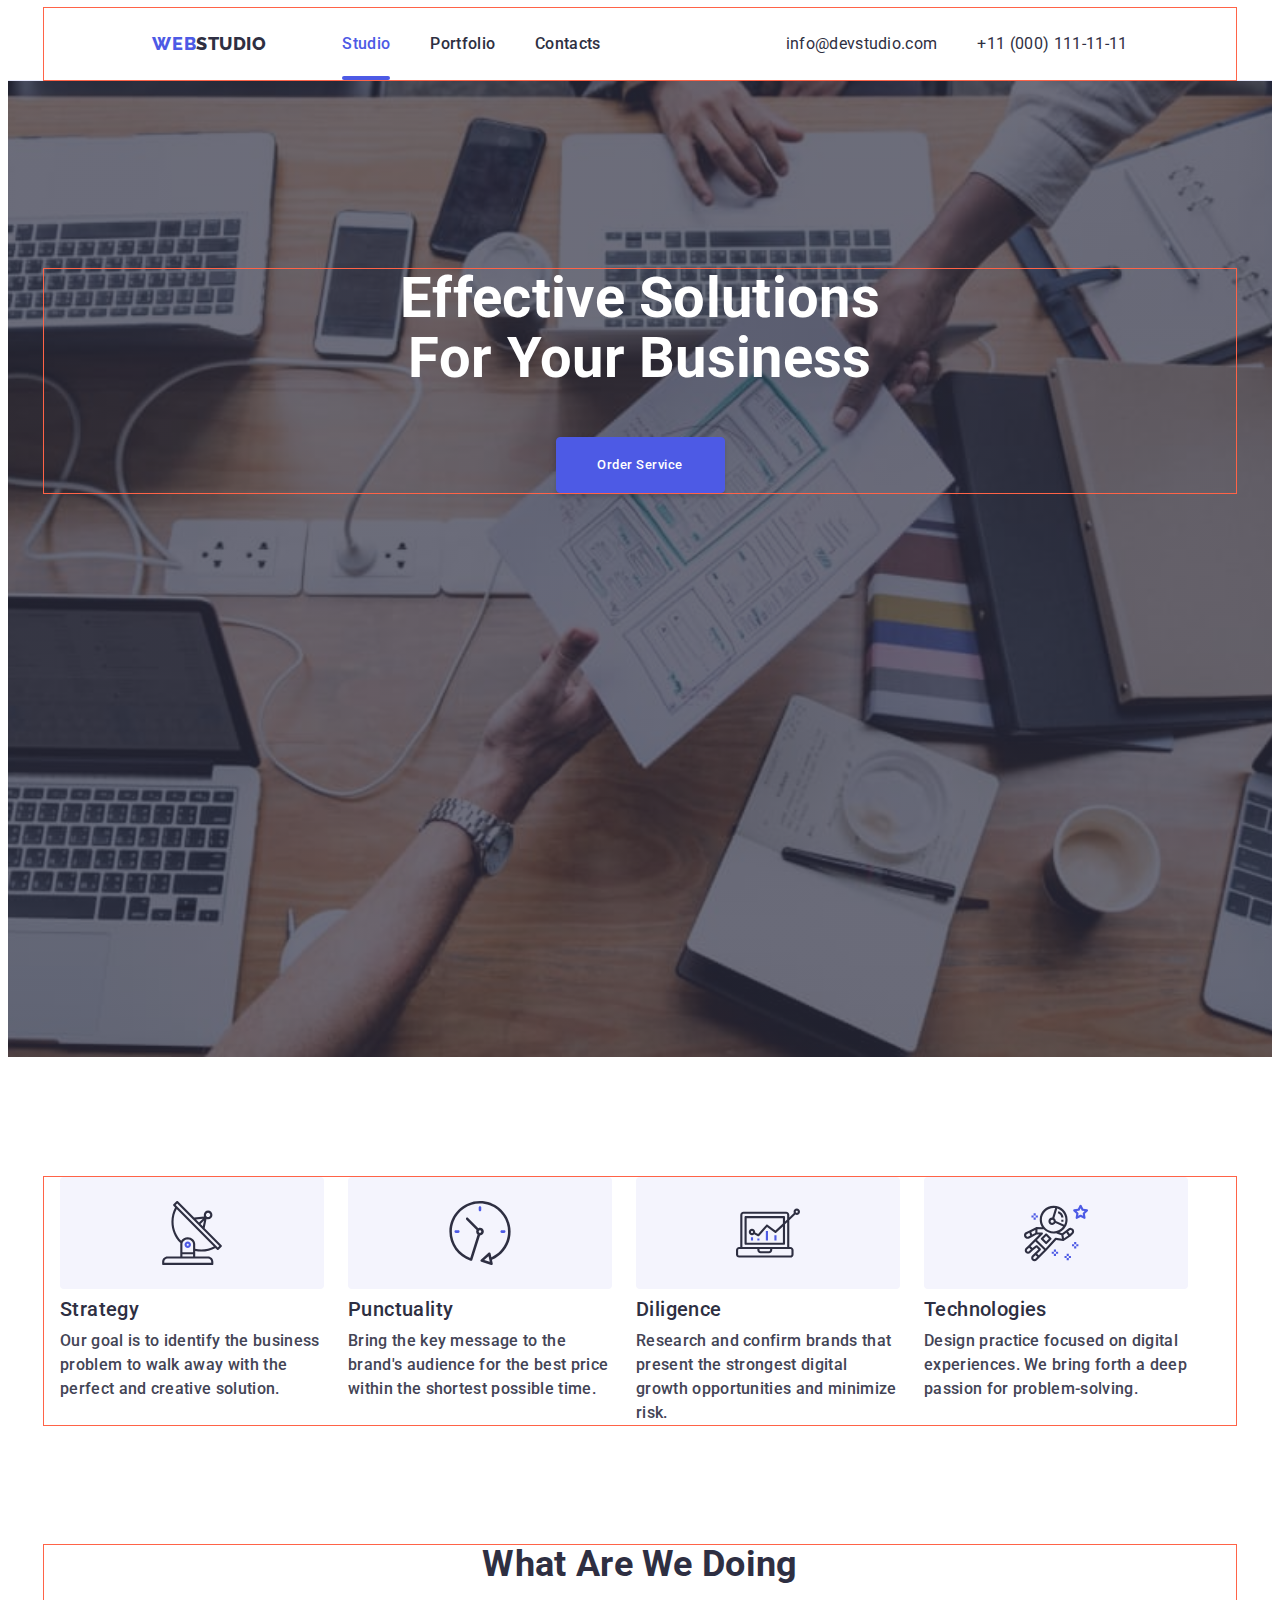
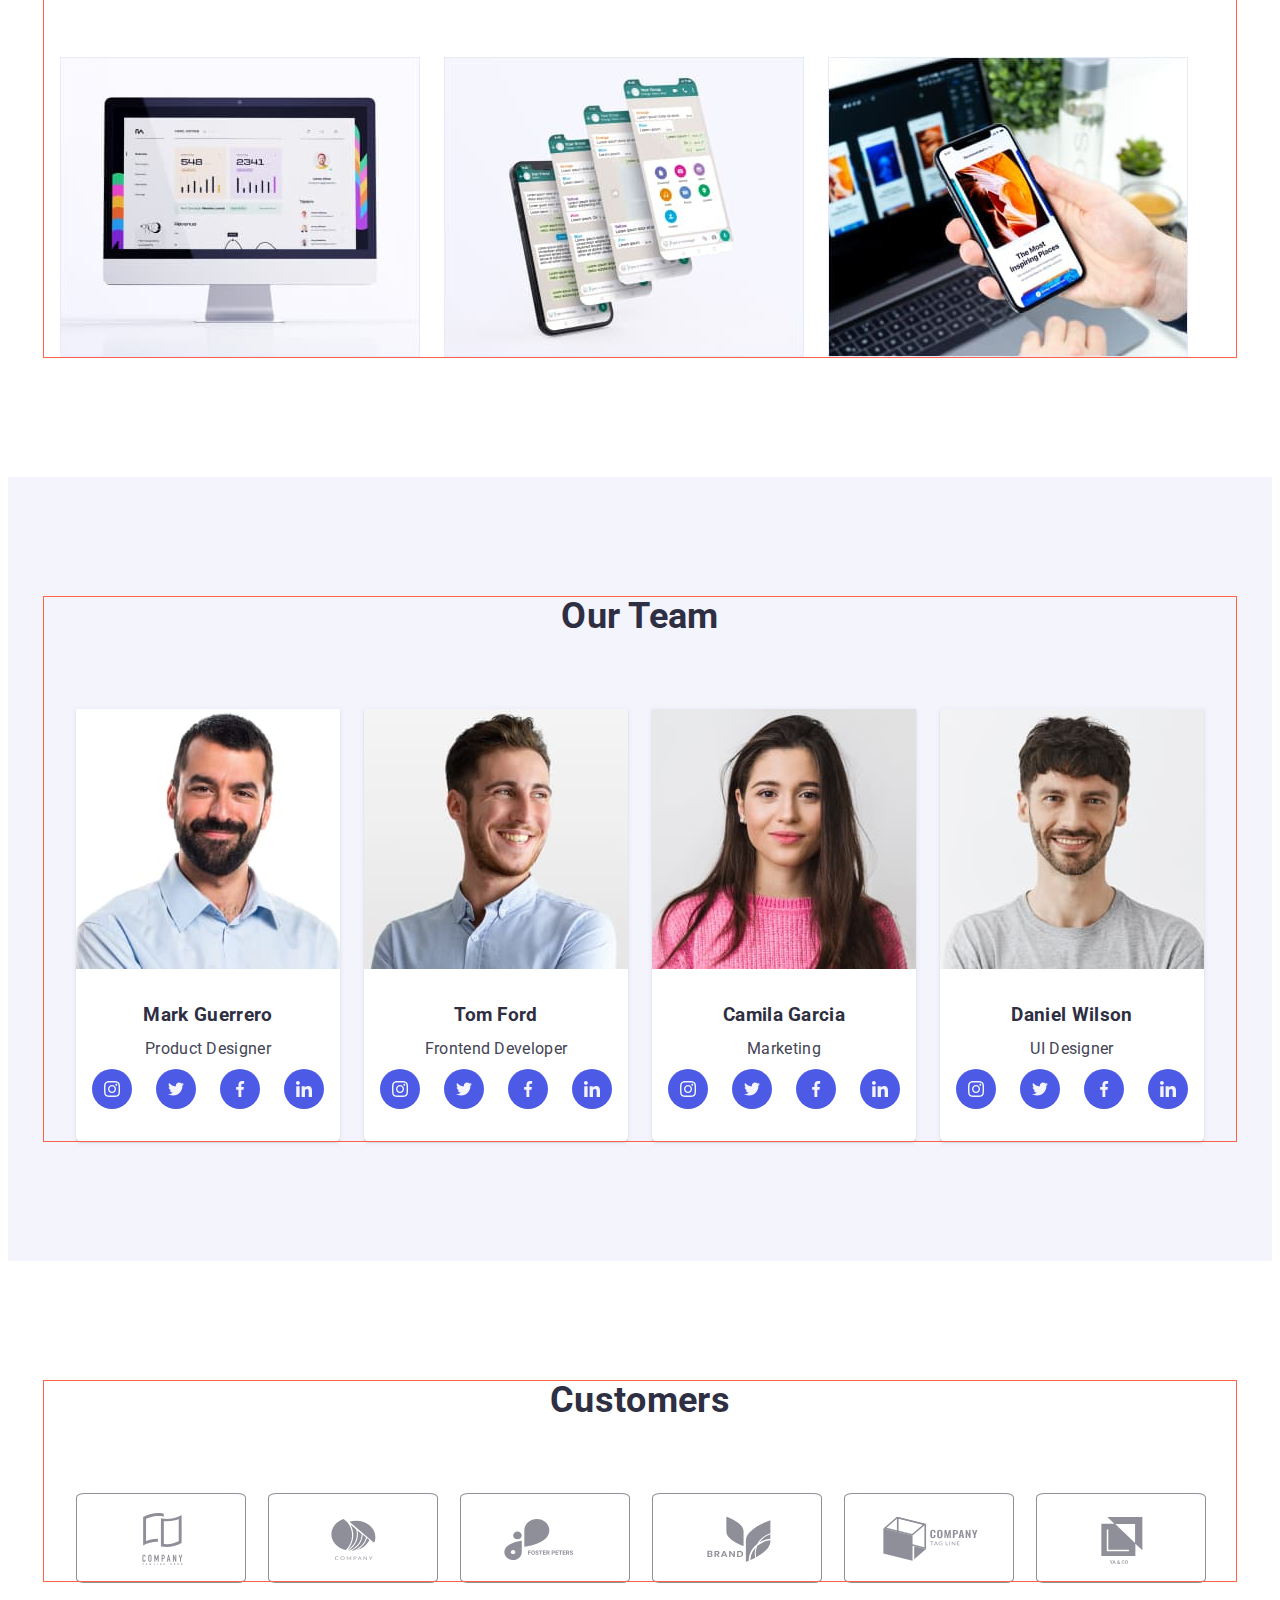
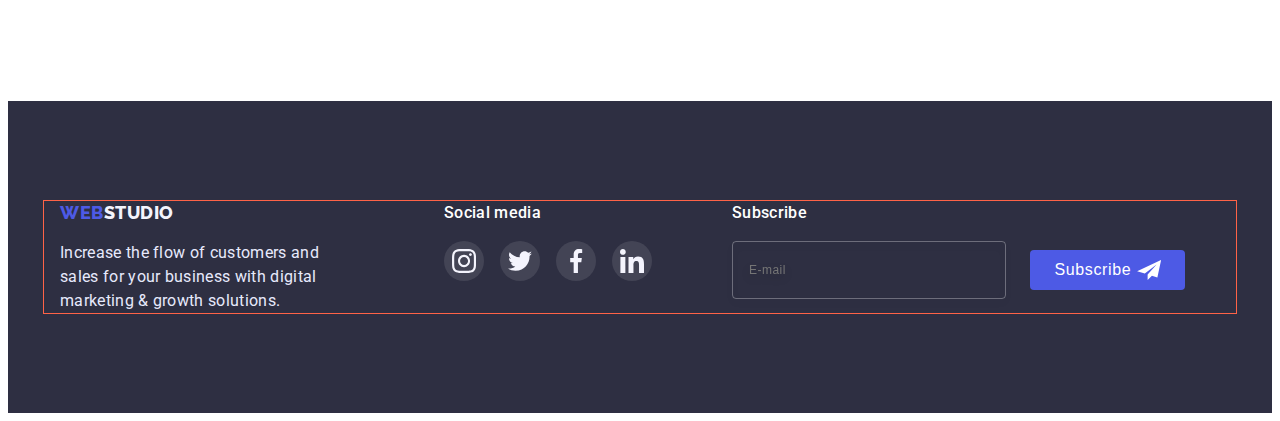
==== commit 493ac1ad: "+css" ====
--- a/index.html
+++ b/index.html
@@ -584,7 +584,7 @@
           </ul>
         </div>
         <div class="footer-form">
-          <h3 class="footer-media-title">Subscribe</h3>
+          <h3 class="footer-media-title subscribe">Subscribe</h3>
           <form class="form-subscribe" action="">
             <input
               type="email"
--- a/css/mobile.css
+++ b/css/mobile.css
@@ -59,7 +59,6 @@
 .container{
     width: 100%;
     max-width: 428px;
-    /*1128+15*2*/
     padding-left: 16px;
     padding-right: 16px;
     margin: 0 auto;
@@ -240,7 +239,7 @@
     color: var(--main-bg-color);
     font-weight: 700;
     font-size: 36px;
-    line-height: 1.07;
+    line-height: 1.11;
     text-transform: capitalize;
 }
 
@@ -248,11 +247,12 @@
         /*skills*/
 .skills-list{
    display: flex;
-   flex-direction: column;
+   flex-wrap: wrap;
    gap:72px;   
 }
 .skills-item{
     display: block;
+    max-width: 396px;
 }
 .skills-icon{
     display: none;
@@ -265,7 +265,7 @@
     text-align: center;
     letter-spacing: 0.02em;
     text-transform: capitalize;
-    color: var(--title-text-color);
+    color:var(--title-text-color);
 }
 .skills-item-text{
     font-weight: 500;
@@ -534,7 +534,7 @@
 .portfolio-navigation-list {
     display: flex;
     flex-wrap: wrap;
-    gap: 24px;
+    column-gap: 24px;
     row-gap: 16px;
     margin-bottom: 48px;
 }
@@ -570,7 +570,7 @@
     gap: 48px;
 }
 .portfolio-item{
-    width: 100%;
+    flex-basis: 100%;
     display: flex;
     flex-direction: column;
     background: var(--main-bg-color);
@@ -839,4 +839,14 @@
     text-align: center;
     letter-spacing: 0.01em;
     color: var(--main-bg-color);
-}+}
+
+@media screen and (min-width: 480px) {
+    .container {
+        max-width: 428px;
+    }
+}
+
+
+
+
--- a/css/tablet.css
+++ b/css/tablet.css
@@ -0,0 +1,120 @@
+
+@media screen and (min-width: 768px) {
+    .container {
+        max-width: 768px;
+    }
+
+
+
+                    /*hero*/
+    .hero {
+        max-width: 768px;
+        height: 436px;
+        padding-top: 112px;
+        padding-bottom: 108px;
+    }
+    .hero-title {
+        max-width: 494px;
+        font-size: 56px;
+        line-height: 1.07;
+        margin-bottom: 40px;
+    }
+
+
+                    /*skills*/
+    .skills-list {
+        column-gap: 24px;
+        row-gap: 72px;
+    }
+    .skills-item {
+        max-width: 356px;
+    }
+    .skills-item-title {
+        text-align: left;
+    }
+
+
+                    /*team*/
+    .team {
+        background-color: var(--portfolio-button-bg-color);
+        padding-bottom: 104px;
+    }
+    .team-list {
+        display: flex;
+        flex-direction: row;
+        flex-wrap: wrap;
+        column-gap: 24px;
+        row-gap: 64px;
+        justify-content: center;
+    }
+    .team-item{
+        width: 264px;
+    }
+    
+
+                    /*customers*/
+    .customers-list {
+        justify-content: center;
+        column-gap: 24px;
+    }
+    .customers-item {
+        width: 168px;
+    }
+
+
+                        /*footer*/
+    .footer-cont{
+        flex-direction: row;
+        flex-wrap: wrap;
+        column-gap: 24px;
+        row-gap: 72px;
+        align-items: start;
+        padding-left: 108px;
+    }
+    .footer-container{
+        align-items: start;
+        width: 264px;
+    }
+    .footer-media{
+        align-items: start;
+    }
+    .footer-form{
+        display: inline-block;
+
+    }
+    .form-subscribe{
+        display: flex;
+        flex-direction: row;
+        gap: 24px;
+    }
+    .subscribe{
+        margin-bottom: 16px;
+    }
+    .footer-input{
+        width: 264px;
+    }
+
+
+                /*portfolio*/
+.portfolio {
+    padding-top: 64px;
+    padding-bottom: 96px;
+}
+.portfolio-navigation-list{
+    flex-wrap: nowrap;
+    gap: 24px;
+    justify-content: center;
+    margin-bottom: 64px;
+
+}
+.portfolio-list{
+    flex-direction: row;
+    flex-wrap: wrap;
+    row-gap: 72px;
+}
+.portfolio-item{
+    flex-basis: calc((100%-(24px))/2);
+    margin-right: auto;
+}
+
+}--- a/css/desktop.css
+++ b/css/desktop.css
@@ -0,0 +1,135 @@
+@media screen and (min-width: 1200px) {
+    .container {
+        max-width: 1160px;
+    }
+
+
+                        /*hero*/
+.hero{
+    max-width: 1440px;
+    height: 600px;
+    padding-top: 188px;
+    padding-bottom: 188px;
+}
+.hero-title{
+    margin-bottom: 48px;
+}
+
+
+
+
+                        /*skills*/
+.skills{
+    padding-top: 120px;
+    padding-bottom: 120px;
+}
+.skills-list {
+    gap: 24px;
+}
+.skills-item {
+    max-width: 264px;
+}
+.skills-icon {
+    display: flex;
+    height: 112px;
+    background-color: var(--portfolio-button-bg-color);
+    border-radius: 4px;
+    justify-content: center;
+    align-items: center;
+    margin-bottom: 8px;
+}
+.skills-icon-symbol {
+    width: 64px;
+    height: 64px;
+}
+.skills-item-title {
+    font-weight: 500;
+    font-size: 20px;
+    line-height: 1.2;
+}
+
+
+                     /*examples*/
+.examples {
+    display: block;
+    padding-top: 0;
+    padding-bottom: 120px;
+}
+
+.examples-list {
+    display: flex;
+}
+
+.examples-item:not(:last-child) {
+    margin-right: 24px;
+}
+
+.examples-title {
+    margin-bottom: 72px;
+    font-size: 36px;
+    line-height: 1.11;
+    text-align: center;
+    text-transform: capitalize;
+}
+
+
+
+                        /*team*/
+.team {
+    padding-top: 120px;
+    padding-bottom: 120px;
+}
+
+
+                        /*customers*/
+.customers {
+    padding-top: 120px;
+    padding-bottom: 120px;
+}
+.customers-list{
+    flex-wrap: nowrap;
+    gap: 24px;
+}
+.customers-item{
+    width: calc((100%-120px)/6);
+}
+
+
+
+                        /*footer*/
+.footer{
+    padding-top: 100px;
+    padding-bottom: 100px;
+}
+.footer-cont{
+    flex-wrap: nowrap;
+    padding-left: 16px;
+    gap: 80px;
+}
+.footer-container{
+    margin-right: 40px;
+}
+.footer-form{
+    width: 453px;
+}
+
+
+                /*portfolio*/
+.portfolio-list {
+    display: flex;
+    flex-wrap: wrap;
+    row-gap: 48px;
+    /*column-gap: 21px;*/
+}
+.portfolio-item {
+    flex-basis: calc((100%-(2*24px))/3);
+    /*width: 360px;*/
+    margin-right: auto;
+    display: flex;
+    flex-direction: column;
+    background: var(--main-bg-color);
+}
+.portfolio-item:nth-child(3n) {
+    margin-right: 0;
+}
+}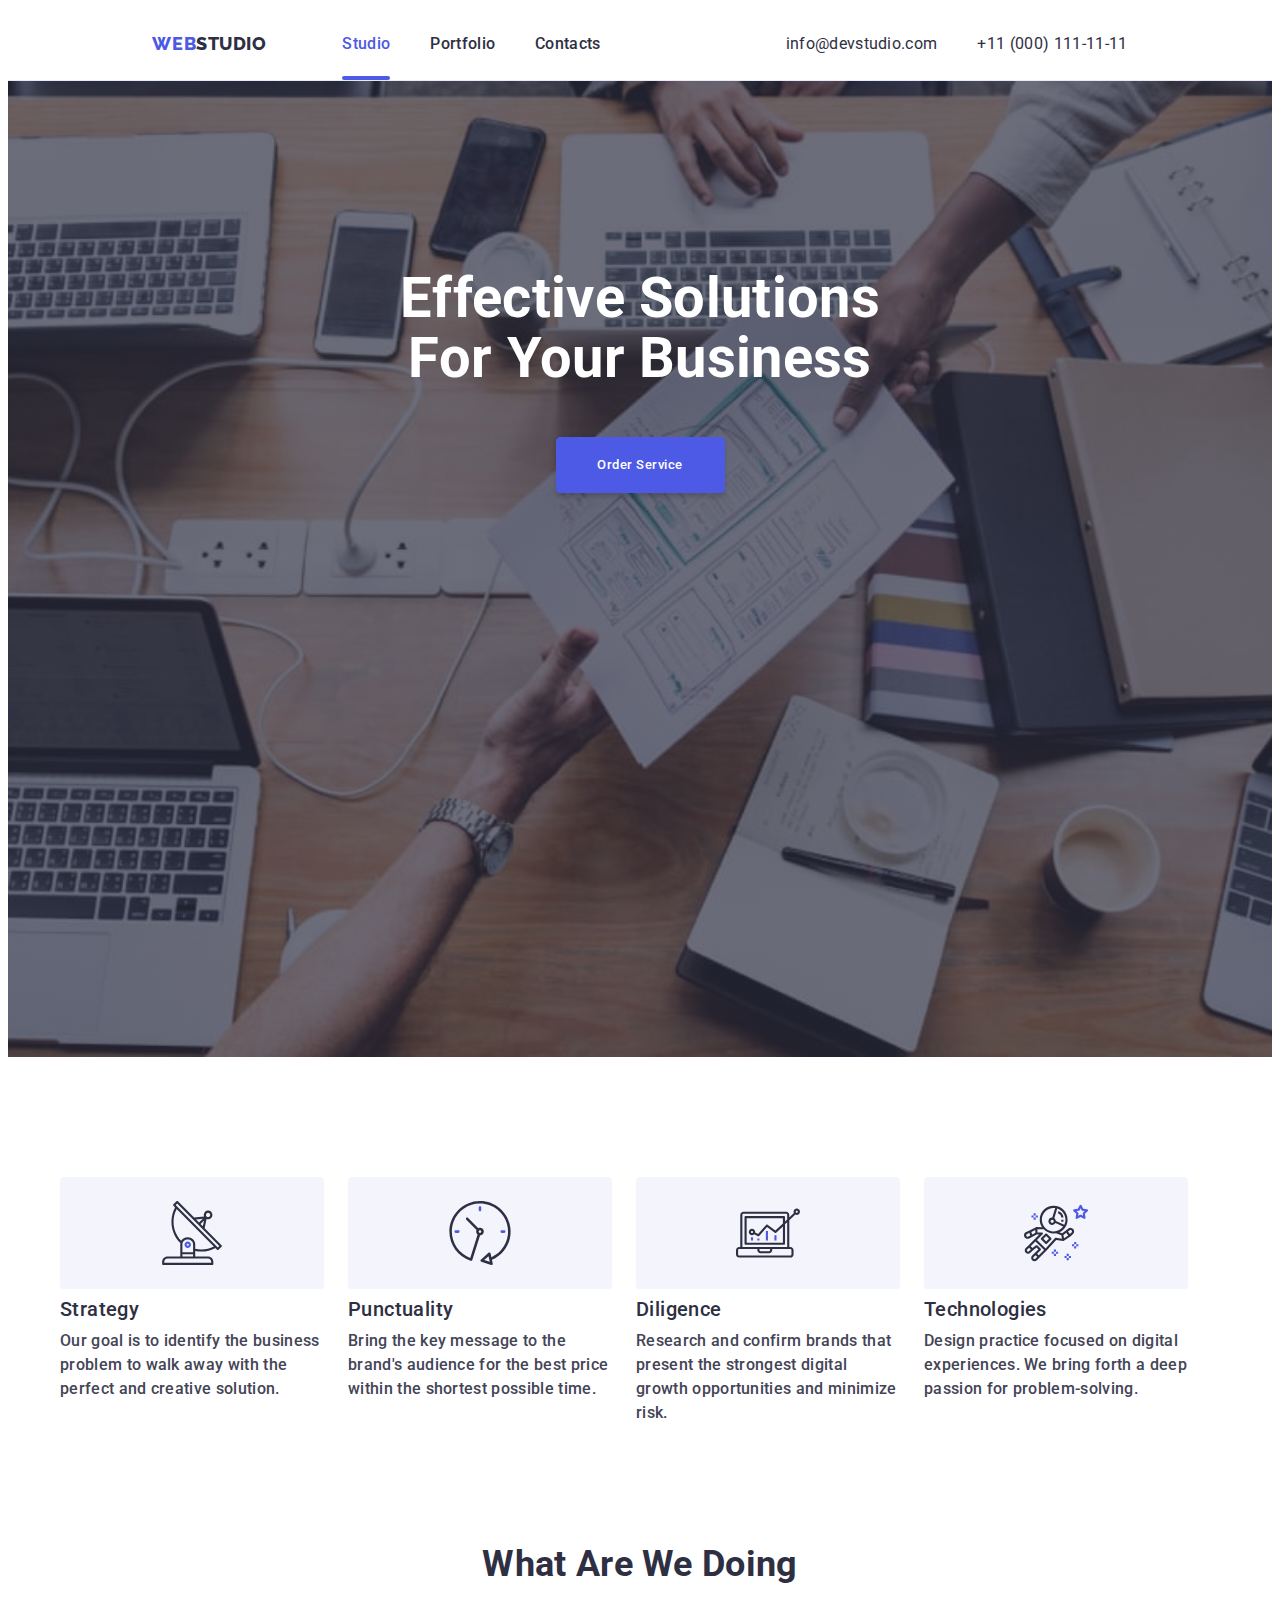
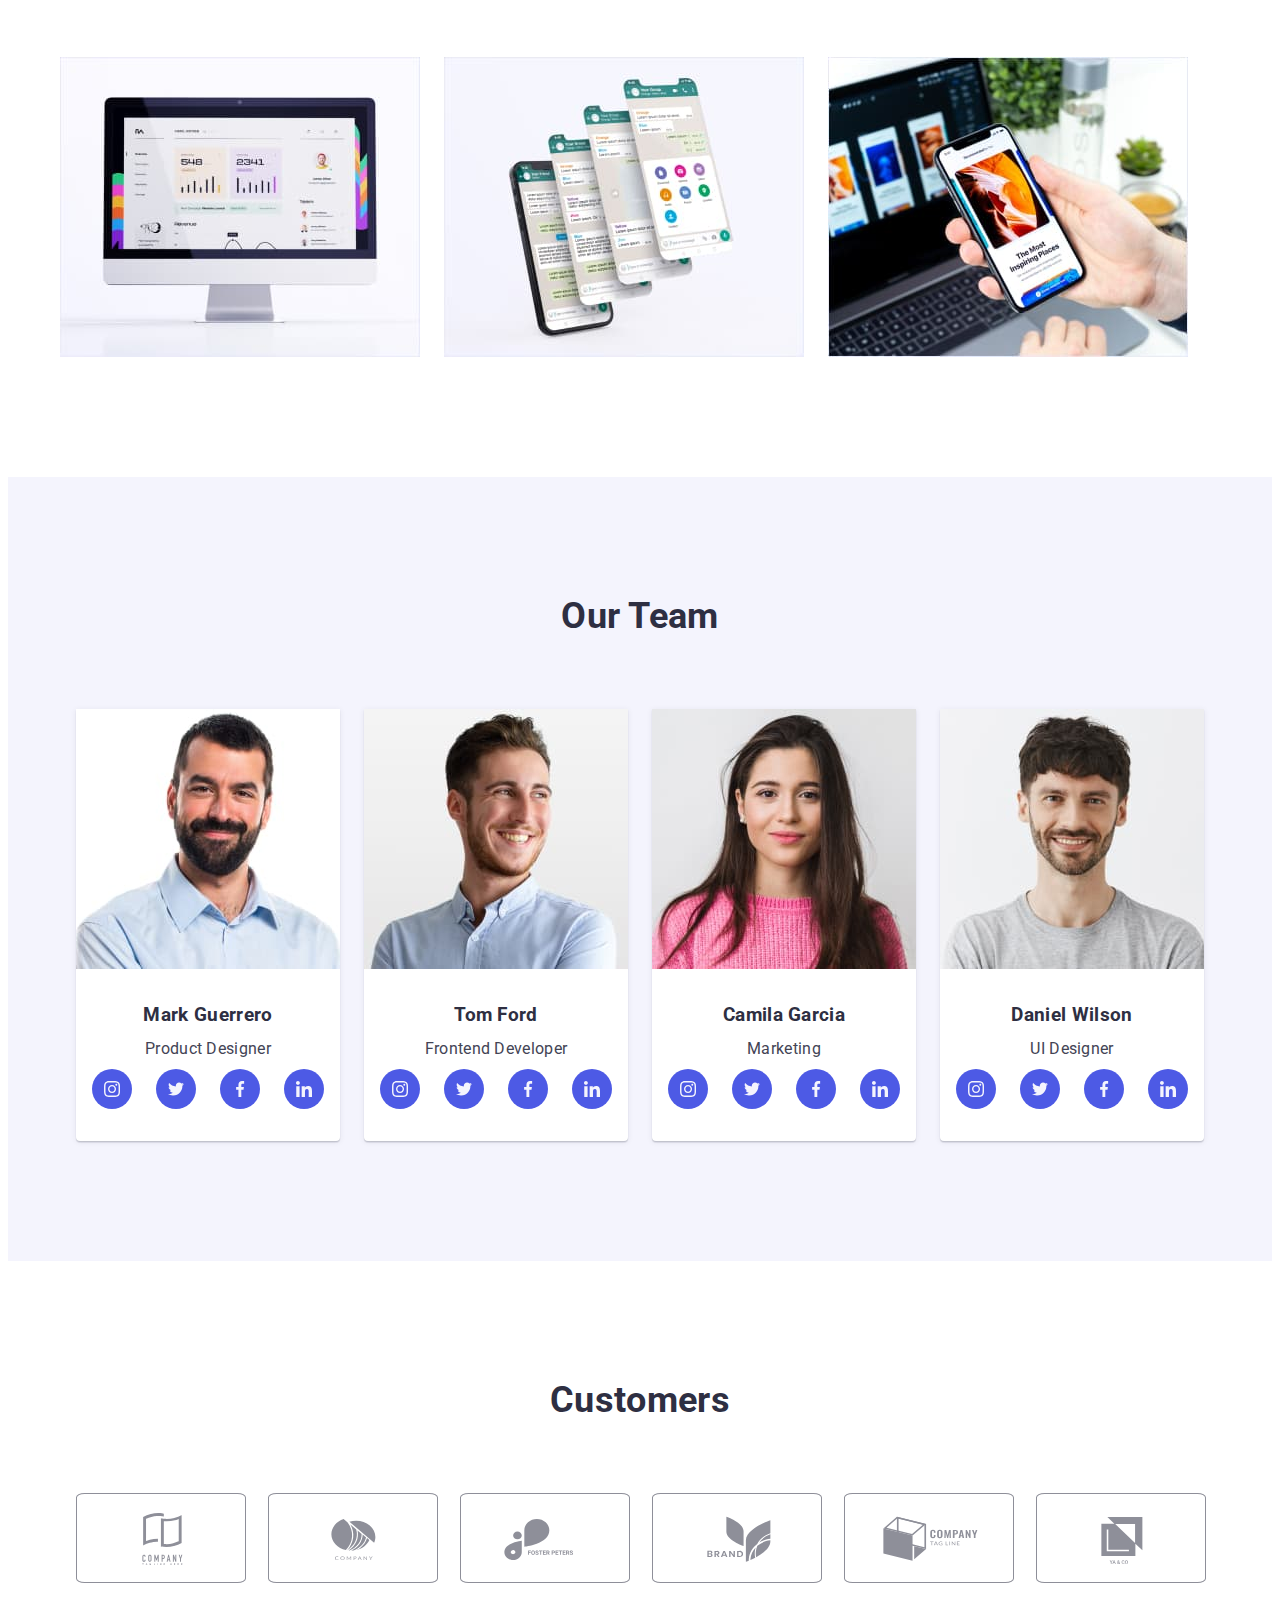
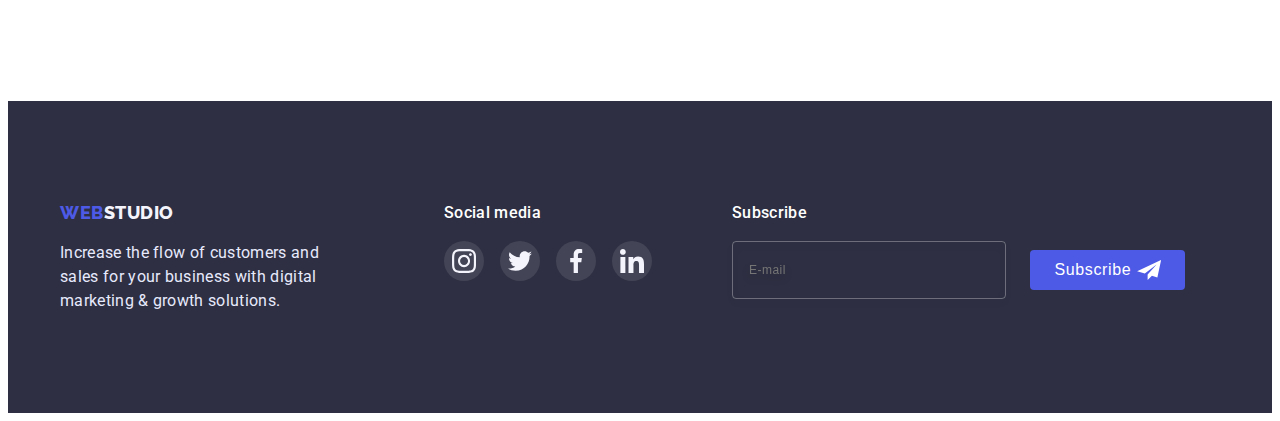
==== commit 0a2a6305: "+img,+burger" ====
--- a/index.html
+++ b/index.html
@@ -24,6 +24,7 @@
       rel="stylesheet"
       href="https://cdnjs.cloudflare.com/ajax/libs/animate.css/4.1.1/animate.min.css"
     />
+    <link rel="stylesheet" href="./css/styles.css" />
     <link rel="stylesheet" href="./css/mobile.css" />
     <link rel="stylesheet" href="./css/tablet.css" />
     <link rel="stylesheet" href="./css/desktop.css" />
@@ -75,6 +76,11 @@
             </li>
           </ul>
         </address>
+        <button type="button" class="menu-open">
+          <svg class="menu-open-simbol" width="32" height="22">
+            <use href="./images/icons.svg#icon-menu-hamburger"></use>
+          </svg>
+        </button>
       </div>
     </header>
 
@@ -154,6 +160,7 @@
               <img
                 src="./images/monitor.jpg"
                 alt="monitor"
+                srcset="./images/monitor.jpg 1x, ./images/monitor-2x.jpg 2x"
                 width="360"
                 height="300"
                 class="examples-photo"
@@ -163,6 +170,7 @@
               <img
                 src="./images/phone.jpg"
                 alt="phone"
+                srcset="./images/phone.jpg 1x, ./images/phone-2x.jpg 2x"
                 width="360"
                 height="300"
                 class="examples-photo"
@@ -172,6 +180,7 @@
               <img
                 src="./images/laptop.jpg"
                 alt="laptop"
+                srcset="./images/laptop.jpg 1x, ./images/laptop-2x.jpg 2x"
                 width="360"
                 height="300"
                 class="examples-photo"
@@ -189,6 +198,7 @@
               <img
                 src="./images/team/mark.jpg"
                 alt="photo Mark"
+                srcset="./images/team/mark.jpg 1x, ./images/team/mark-2x.jpg 2x"
                 width="264"
                 height="260"
                 class="team-photo"
@@ -252,6 +262,7 @@
               <img
                 src="./images/team/tom.jpg"
                 alt="photo Tom"
+                srcset="./images/team/tom.jpg 1x, ./images/team/tom-2x.jpg 2x"
                 width="264"
                 height="260"
                 class="team-photo"
@@ -315,6 +326,10 @@
               <img
                 src="./images/team/camila.jpg"
                 alt="photo Camila"
+                srcset="
+                  ./images/team/camila.jpg    1x,
+                  ./images/team/camila-2x.jpg 2x
+                "
                 width="264"
                 height="260"
                 class="team-photo"
@@ -378,6 +393,10 @@
               <img
                 src="./images/team/daniel.jpg"
                 alt="photo Daniel"
+                srcset="
+                  ./images/team/daniel.jpg    1x,
+                  ./images/team/daniel-2x.jpg 2x
+                "
                 width="264"
                 height="260"
                 class="team-photo"
--- a/css/styles.css
+++ b/css/styles.css
@@ -0,0 +1,849 @@
+/*html{
+    box-sizing: border-box;
+}
+
+*,
+*::before,
+*::after{
+    box-sizing:inherit;
+}*/
+
+
+:root{
+    --primary-text-color:#434455;
+    --title-text-color: #2E2F42;
+    --accent-color: #4D5AE5;
+    --portfolio-button-bg-color:#F4F4FD;
+    --portfolio-button-bg-accent-color:#404BBF;
+    --main-bg-color:#ffffff;
+    --footer-text-portfolio-button-border: #E7E9FC;
+    --footer-green:#31D0AA;
+    --main-icon-color: #8E8F99;
+    --function-for-hover: cubic-bezier(0.4, 0, 0.2, 1);
+
+}
+
+body{
+    background-color:var(--main-bg-color);
+    color: var(--primary-text-color);
+    font-family: 'Roboto', sans-serif;
+    font-weight: 400;
+    font-size: 16px;
+    line-height: 1.5;
+    letter-spacing: 0.02em;
+   /*padding-top:72px*/
+}
+ 
+p,
+h1,
+h2,
+h3,
+h4,
+h5,
+h6 {
+    margin: 0;
+}
+
+ul{
+    margin: 0;
+    padding: 0;
+}
+img{
+    display: block;
+    margin: 0;
+    padding: 0;
+    width: 100%;
+    height: auto;
+}
+
+.container{
+    width: 100%;
+    max-width: 1160px;
+    padding-left: 16px;
+    padding-right: 16px;
+    margin: 0 auto;
+
+  /* outline: 1px solid tomato;*/
+}
+.section{
+    padding-top: 96px;
+    padding-bottom: 96px;
+}
+.list{
+    list-style: none;
+    padding: 0;
+}
+
+.logo {
+    display: block;
+    padding: 24px 0;
+    margin-right: 76px;
+    font-family: 'Raleway', sans-serif;
+    font-weight: 800;
+    font-size: 18px;
+    line-height: 1.33;
+    text-transform: uppercase;
+    letter-spacing: 0.03em;
+
+    transition: color 250ms var(--function-for-hover);
+}
+.logo-first-part{
+    color: var(--accent-color);  
+}
+.logo-second-part-header{
+    color: var(--title-text-color);
+}
+.logo-second-part-footer{
+    color: var(--portfolio-button-bg-color);
+}
+
+.caption,
+.link{
+    color:var(--title-text-color)
+
+}
+
+.header-site-navigation-link:hover,
+.header-address-navigation-link:hover,
+.logo:hover,
+.header-site-navigation-link:focus,
+.header-address-navigation-link:focus,
+.logo:focus
+{
+    color: var(--accent-color);
+}
+
+
+        /*настройки кнопок*/
+.button{
+    min-width: 169px;
+    height: 56px;
+    display: inline-block;
+    border-radius: 4px;
+    border: 1px solid var(--accent-color);
+    box-shadow: 0px 4px 4px rgba(0, 0, 0, 0.15);
+    /*padding: 16px 32px;*/
+
+    background-color: var(--accent-color);
+    color: var(--main-bg-color);
+    font-family: inherit;
+    font-weight: 500;
+    align-items: center;
+    letter-spacing: 0.04em;
+    cursor: pointer;
+
+    transition-property: background-color;
+    transition-duration: 250ms;
+    transition-timing-function: var(--function-for-hover);
+}
+
+.button:hover,
+.button:focus {
+    background-color: var(--portfolio-button-bg-accent-color);
+}
+
+.current {
+    color: var(--accent-color);
+    position: relative;
+}
+.current::after{
+    content: "";
+    display:inline-block;
+    position: absolute;
+    bottom: 0;
+    left: 0;
+    width: 100%;
+    height: 4px;
+    background-color: var(--accent-color);
+    border-radius: 2px;
+}
+
+.link,
+.button,
+.logo,
+.portfolio-button {
+    text-decoration: none;
+}
+
+
+        /*header*/
+.header{
+    width: 100%;
+    min-height: 72px;
+    padding-top: 0;
+    padding-bottom: 0;
+    border-bottom: 1px solid var(--footer-text-portfolio-button-border);
+}               
+.nav-main{
+    display: flex;
+    justify-content: space-between;
+}
+.nav{
+    display: flex;
+}
+.header-site-navigation-list{
+    display: none;
+}
+.header-address-navigation-list{
+    display: none;
+}
+.menu-open{
+    display: inline-block;
+    padding: 0;
+    margin: 0;
+    border: none;
+    background-color: transparent;
+}
+.menu-open-simbol{
+    stroke: var(--title-text-color);
+}
+
+
+        /*hero*/
+.hero{
+    max-width:100%;
+    height: 432px;
+    margin: 0 auto;
+    background-image: linear-gradient(rgba(46, 47, 66, 0.7), rgba(46, 47, 66, 0.7)),
+        url(../images/hero-img-mob.jpg);
+    background-repeat: no-repeat;
+    background-position: center;
+    background-size: cover;
+    padding-top: 112px;
+    padding-bottom: 112px;
+    background-color: var(--title-text-color);
+    text-align: center;    
+}
+@media (min-device-pixel-ratio: 2),
+(min-resolution: 192dpi),
+(min-resolution: 2dppx) {
+    .hero {
+        background-image: linear-gradient(rgba(46, 47, 66, 0.7), rgba(46, 47, 66, 0.7)),
+                url(../images/hero-img-mob2x.jpg);
+    }
+}
+
+.hero-title{
+    max-width: 318px;
+    width: 100%;
+    height: auto;
+    margin-left: auto;
+    margin-right: auto;
+    margin-bottom: 72px;
+    color: var(--main-bg-color);
+    font-weight: 700;
+    font-size: 36px;
+    line-height: 1.11;
+    text-transform: capitalize;
+}
+
+
+        /*skills*/
+.skills-list{
+   display: flex;
+   flex-wrap: wrap;
+   gap:72px;   
+}
+.skills-item{
+    display: block;
+    max-width: 396px;
+}
+.skills-icon{
+    display: none;
+}
+.skills-item-title {
+    margin-bottom: 8px;
+    font-weight: 700;
+    font-size: 36px;
+    line-height: 1.11;
+    text-align: center;
+    letter-spacing: 0.02em;
+    text-transform: capitalize;
+    color:var(--title-text-color);
+}
+.skills-item-text{
+    font-weight: 500;
+}
+
+
+
+        /*examples*/
+.examples{
+    display: none;
+}
+
+
+        /*team*/
+.team {
+    background-color: var(--portfolio-button-bg-color);
+    padding-bottom: 128px;
+}
+.team-title{
+    margin-bottom: 72px;
+    font-weight: 700;
+    font-size: 36px;
+    line-height: 1.11;
+    text-align: center;
+    text-transform: capitalize;
+    color: var(--title-text-color);
+}
+.team-list{
+    display: flex;
+    flex-direction: column;
+    gap: 72px;
+    align-items: center;
+}
+.team-item{
+    width: 260px;
+    display: flex;
+    flex-direction: column;
+    justify-content: center;
+    align-items: center;    
+    background-color: var(--main-bg-color);
+    box-shadow: 0px 1px 6px rgba(46, 47, 66, 0.08), 
+    0px 1px 1px rgba(46, 47, 66, 0.16), 
+    0px 2px 1px rgba(46, 47, 66, 0.08);
+    border-radius: 0px 0px 4px 4px;
+}
+.team-name{
+    display: flex;
+    flex-direction: column;
+    gap: 8px;
+    justify-content: center;
+    align-items: center;
+    width: 100%;
+    padding: 32px 15px;
+}
+.team-icon-list{
+    display: flex;
+    gap: 24px;
+}
+.team-icon{
+    width: 40px;
+    height: 40px;
+    background-color: var(--accent-color);
+    border-radius: 50%;
+    transition: background-color 250ms var(--function-for-hover);
+}
+.team-icon-link{
+    display: flex;
+    width: 100%;
+    height: 100%;
+    padding: 0;
+    border: none;
+    justify-content: center;
+    align-items: center;
+}
+.team-icon:hover,
+.team-icon:focus{
+    background-color: var(--portfolio-button-bg-accent-color);
+    cursor: pointer;
+}
+
+
+
+        /*customers*/
+.customers-title{
+    margin-bottom: 72px;
+    font-weight: 700;
+    font-size: 36px;
+    line-height: 1.11;
+    text-align: center;
+    text-transform: capitalize;    
+    color: var(--title-text-color);
+}
+.customers-list {
+    display: flex;
+    flex-wrap: wrap;
+    column-gap: 16px;
+    row-gap: 72px;
+}
+.customers-item {
+    width: 190px;
+    height: 88px;
+}
+.customers-link{
+    display:flex;
+    width: 100%;
+    height: 100%;
+    padding: 0;
+    justify-content: center;
+    align-items: center;
+    border: 1px solid var(--main-icon-color);
+    border-radius: 5%;
+    color: var(--main-icon-color);
+
+    transition: background-color 250ms var(--function-for-hover),
+            color 250ms var(--function-for-hover);
+}
+.customers-link:hover,
+.customers-link:focus{
+    border-color: var(--portfolio-button-bg-accent-color);
+    color: var(--portfolio-button-bg-accent-color);
+}
+.customers-icon {
+    fill: currentColor;
+}
+
+
+        /*footer*/
+.footer {
+    background-color: var(--title-text-color);
+}
+.footer-cont {
+    display: flex;
+    flex-direction: column;
+    gap: 72px;
+    align-items: center;
+}
+.footer-container {
+    display: flex;
+    flex-direction: column;
+    gap: 16px;
+    align-items: center;
+    width: 268px;
+}
+.logo-footer{
+    padding: 0;
+    margin: 0;
+}
+.footer-text{
+    color: var(--footer-text-portfolio-button-border);
+}
+
+.footer-media{
+    display: flex;
+    flex-direction: column;
+    gap: 16px;
+    align-items: center;
+}
+.footer-media-title{
+    font-weight: 500;
+    font-size: 16px;
+    line-height: 1.5;
+    letter-spacing: 0.02em;
+    color: var(--main-bg-color);
+}
+.footer-list{
+    display: flex;
+    gap: 16px;
+}
+.footer-item{
+    display: inline-block;
+    width: 40px;
+    height: 40px;
+    background-color: rgba(255, 255, 255, 0.1);;
+    border-radius: 50%;
+    background-repeat: no-repeat;
+    background-size:24px;
+    background-position: center;
+
+    transition-property: background-color;
+    transition-duration: 250ms;
+    transition-timing-function: var(--function-for-hover);
+}
+.footer-link {
+    display: flex;
+    width: 100%;
+    height: 100%;
+    padding: 0;
+    border: none;
+    justify-content: center;
+    align-items: center;
+}
+.footer-item:hover,
+.footer-item:focus {
+    background-color:var(--footer-green);
+    cursor: pointer;
+}
+
+.footer-form{
+    display: flex;
+    flex-direction: column;
+    gap: 16px;
+    align-items: center;
+    width: 100%;
+}
+.form-subscribe{
+    display: flex;
+    flex-direction: column;
+    gap: 16px;
+    align-items: center;
+    width: 100%;
+}
+.footer-input {
+    display: inline-block;
+    width: 100%;
+    height: 40px;
+    padding: 8px 16px;
+    font-size: 12px;
+    line-height: 2;
+    letter-spacing: 0.04em;
+    color: rgba(255, 255, 255, 0.6);
+    border: 1px solid rgba(255, 255, 255, 0.3);
+    filter:drop-shadow(0px 4px 4px rgba(0, 0, 0, 0.15));
+    border-radius: 4px;
+    background-color: transparent;
+    outline: transparent;
+    transition: border-color 250ms var(--function-for-hover);
+}
+.footer-input:focus {
+     border-color: var(--accent-color);
+ }
+
+.form-button {
+    display: inline-block;
+    width: 165px;
+    height: 40px;
+    padding: 8px 24px;
+    background:var(--accent-color);
+    border-radius: 4px;
+    border: none;
+    cursor: pointer;
+    transition: background-color 250ms var(--function-for-hover);
+}
+.form-button:hover,
+.form-button:focus{
+    background-color: var(--portfolio-button-bg-accent-color);
+}
+.form-button-area {
+    display: flex;
+    justify-content: space-between;
+    align-items: center;
+}
+.button-area-text {
+    color: var(--main-bg-color);
+    font-weight: 500;
+    font-size: 16px;
+    line-height: 1.5;
+    letter-spacing: 0.04em;
+}
+
+
+        /*portfolio*/
+.portfolio {
+    padding-top: 48px;
+    padding-bottom: 48px;
+}
+.portfolio-navigation-list {
+    display: flex;
+    flex-wrap: wrap;
+    column-gap: 24px;
+    row-gap: 16px;
+    margin-bottom: 48px;
+}
+.portfolio-button {
+    display: inline-block;
+    border-radius: 4px;
+    padding: 12px 24px;
+    border: 1px solid var(--footer-text);
+    background-color: var(--portfolio-button-bg-color);
+    color: var(--accent-color);
+    font-family: inherit;
+    font-weight: 500;
+    display: flex;
+    align-items: center;
+    text-align: center;
+    letter-spacing: 0.04em;
+    cursor: pointer;
+
+    transition: background-color 250ms var(--function-for-hover), 
+        color 250ms var(--function-for-hover),
+        box-shadow 250ms var(--function-for-hover);
+}
+.portfolio-button:hover,
+.portfolio-button:focus {
+    background-color: var(--portfolio-button-bg-accent-color);
+    color: var(--main-bg-color);
+    box-shadow: 0px 4px 4px rgba(0, 0, 0, 0.15);
+}
+
+.portfolio-list{
+    display: flex;
+    flex-direction: column;
+    gap: 48px;
+}
+.portfolio-item{
+    width: 100%;
+    display: flex;
+    flex-direction: column;
+    background: var(--main-bg-color);
+}
+.portfolio-item-link {
+    display: block;
+    border: 0.5px solid transparent;
+    box-shadow: 0px 1px 6px transparent,
+            0px 1px 1px transparent,
+            0px 2px 1px transparent;
+    transition: border 250ms var(--function-for-hover),
+            box-shadow 250ms var(--function-for-hover);
+}
+.portfolio-item-link:hover {
+    border: 0.5px solid var(--portfolio-button-bg-color);
+    box-shadow: 0px 1px 6px rgba(46, 47, 66, 0.08),
+        0px 1px 1px rgba(46, 47, 66, 0.16),
+        0px 2px 1px rgba(46, 47, 66, 0.08);
+}
+.portfolio-item-div{
+    position: relative;
+    overflow: hidden; /*все, что не входит в зону блока скрывается визуально*/
+}
+.portfolio-item-photo{
+    width: 100%;
+}
+.portfolio-item-animation{
+    position: absolute;
+    left: 0;
+    top: 100%;
+    width: 100%;
+    height: 100%;
+    padding: 40px 32px;
+
+    transition: background-color 250ms var(--function-for-hover),
+            color 250ms var(--function-for-hover),
+            transform 250ms var(--function-for-hover);
+}
+
+.portfolio-item-animation-text{
+    color: var(--portfolio-button-bg-color);
+}
+.portfolio-item-link:hover .portfolio-item-animation{
+    background-color: var(--accent-color);
+    color: var(--portfolio-button-bg-color);
+    transform: translateY(-100%); /*двигаемся по оси у вверх*/
+}
+.portfolio-item-text{ 
+    display: flex;  
+    flex-direction: column;
+    width: 100%;
+    padding: 32px 0 32px 16px;
+    background-color: var(--main-bg-color);
+    border-right: 1px solid var(--footer-text-portfolio-button-border);
+    border-left: 1px solid var(--footer-text-portfolio-button-border);
+    border-bottom: 1px solid var(--footer-text-portfolio-button-border);
+    z-index: 2;
+}
+.portfolio-item-title {
+    margin-bottom: 8px;
+    font-weight: 500;
+    font-size: 20px;
+    line-height: 1.2;
+}
+
+.hidden {
+    position: absolute;
+    width: 1px;
+    height: 1px;
+    margin: -1px;
+    border: 0;
+    padding: 0;
+    white-space: nowrap;
+    clip-path: inset(100%);
+    clip: rect(0 0 0 0);
+    overflow: hidden;
+}
+
+.backdrop{
+    position: fixed;
+    top: 0;
+    left: 0;
+    width: 100%;
+    height: 100%;
+    background-color: rgba(46, 47, 66, 0.4);
+    opacity: 1;
+    transition: opacity 250ms var(--function-for-hover),
+    visibility 250ms var(--function-for-hover);
+}
+.backdrop.is-hidden{
+    visibility:hidden;
+    opacity: 0;
+    pointer-events: none;
+}
+.backdrop.is-hidden .modal{
+    transform: translate(-50%, -50%) scale(0.1);
+}
+.modal{
+    position: absolute;
+    top: 50%;
+    left: 50%;
+    width: 392px;
+    background:#FCFCFC;
+    box-shadow: 0px 1px 1px rgba(0, 0, 0, 0.14), 0px 1px 3px rgba(0, 0, 0, 0.12), 0px 2px 1px rgba(0, 0, 0, 0.2);
+    border-radius: 4px;
+    padding: 0 16px;
+    transform: translate(-50%, -50%) scale(1);
+    transition: transform 250ms var(--function-for-hover);
+}
+.modal-close{
+    position: absolute;
+    top:24px;
+    right: 24px;
+    display: flex;
+    width: 24px;
+    height: 24px;
+    background-color: var(--footer-text-portfolio-button-border);
+    border: 1px solid rgba(0, 0, 0, 0.1);
+    border-radius: 50%;
+    justify-content: center;
+    align-items: center;
+    transition: fill 250ms var(--function-for-hover), 
+    background-color 250ms var(--function-for-hover),
+    border 250ms var(--function-for-hover);
+}
+.modal-close:hover,
+.modal-close:focus {
+    border: none;
+    fill: var(--main-bg-color);
+    background-color:var(--portfolio-button-bg-accent-color);
+}
+.modal-title {
+    color: var(--title-text-color);
+    font-weight: 500;
+    font-size: 16px;
+    line-height: 1.5;
+    text-align: center;
+    letter-spacing: 0.02em;
+    margin-top: 72px;
+    margin-bottom: 12px;
+}
+.modal-label {
+    display:inline-block;
+    margin-bottom:0;
+    padding: 0;    
+    font-size: 12px;
+    line-height: 1.16;
+        letter-spacing: 0.04em;
+        color: #8E8F99;
+}
+.label-text {
+    font-size: 12px;
+    line-height: 1.16;
+    letter-spacing: 0.04em;
+    color: #8E8F99;
+}
+.form-div{
+    margin-bottom: 0;
+}
+.form-div-feedback {
+    margin-bottom: 12px;;
+}
+.modal-input {
+    width: 100%;
+    height: 40px;
+    border: 1px solid rgba(33, 33, 33, 0.2);
+    border-radius: 4px;
+    background-color: transparent;
+    font-weight: 400;
+    font-size: 12px;
+    line-height: 1.33;
+    letter-spacing: 0.04em;
+    padding: 8px 16px 8px 38px;
+    outline: transparent;
+    transition: border-color 250ms var(--function-for-hover);
+}
+
+.modal-input::placeholder {
+    color: rgba(117, 117, 117, 0.5);
+}
+
+.modal-input:focus {
+    border-color: var(--accent-color);
+}
+
+.modal-input:focus+.modal-icon {
+    fill: var(--accent-color);
+}
+
+.input-field {
+    position: relative;
+}
+
+.modal-icon {
+    position: absolute;
+    left: 16px;
+    top: 50%;
+    transform: translateY(-50%);
+    transition: fill 250ms var(--function-for-hover);
+}
+
+.feedback {
+    height: 120px;
+    padding-left: 16px;
+    resize: none;
+    /*чтобы пользователь не изменял размер окна*/
+}
+
+.checkbox-label {
+    display: flex;
+    justify-content:flex-start;
+    gap: 8px;
+    padding: 0;
+    margin-bottom: 24px;
+}
+
+.checkbox-icon {
+    display: flex;
+    align-items: center;
+    justify-content: center;
+    width: 16px;
+    height: 16px;
+    padding: 4px 3px;
+    background-color: transparent;
+    border: 1.25px solid var(--title-text-color);
+    border-radius: 2px;
+    fill:transparent;
+    transition: background-color 250ms var(--function-for-hover),
+    fill 250ms var(--function-for-hover),
+    border 250ms var(--function-for-hover);
+}
+
+.checkbox:checked + .checkbox-label .checkbox-icon{
+    background-color:var(--portfolio-button-bg-accent-color);
+    fill: var(--portfolio-button-bg-color);
+    border: none;
+}
+.checkbox-text {
+    font-size: 12px;
+    line-height: 1.33;
+    letter-spacing: 0.01em;
+    color: #757575;
+}
+.checkbox-link {
+    color:var(--accent-color);
+}
+
+.modal-button {
+    min-width: 169px;
+    height: 56px;
+    background-color: var(--accent-color);
+    box-shadow: 0px 4px 4px rgba(0, 0, 0, 0.15);
+    border-color: transparent;
+    border-radius: 4px;
+    padding: 16px 32px;
+    text-align: center;
+    display: block;
+    margin: 0 auto 24px auto;
+    transition: background-color 250ms var(--function-for-hover);
+}
+.modal-button:hover,
+.modal-button:focus{
+    background-color:var(--portfolio-button-bg-accent-color);
+}
+.modal-button-title {
+    font-weight: 500;
+    font-size: 16px;
+    line-height: 1.5;
+    text-align: center;
+    letter-spacing: 0.01em;
+    color: var(--main-bg-color);
+}
+
+@media screen and (min-width: 320px) and (max-width: 479px) {
+    .container {
+        max-width: 428px;
+    }
+}
+
+
+
+
--- a/css/mobile.css
+++ b/css/mobile.css
@@ -1,852 +1,5 @@
-/*html{
-    box-sizing: border-box;
-}
-
-*,
-*::before,
-*::after{
-    box-sizing:inherit;
-}*/
-
-
-:root{
-    --primary-text-color:#434455;
-    --title-text-color: #2E2F42;
-    --accent-color: #4D5AE5;
-    --portfolio-button-bg-color:#F4F4FD;
-    --portfolio-button-bg-accent-color:#404BBF;
-    --main-bg-color:#ffffff;
-    --footer-text-portfolio-button-border: #E7E9FC;
-    --footer-green:#31D0AA;
-    --main-icon-color: #8E8F99;
-    --function-for-hover: cubic-bezier(0.4, 0, 0.2, 1);
-
-}
-
-body{
-    background-color:var(--main-bg-color);
-    color: var(--primary-text-color);
-    font-family: 'Roboto', sans-serif;
-    font-weight: 400;
-    font-size: 16px;
-    line-height: 1.5;
-    letter-spacing: 0.02em;
-   /*padding-top:72px*/
-}
- 
-p,
-h1,
-h2,
-h3,
-h4,
-h5,
-h6 {
-    margin: 0;
-}
-
-ul{
-    margin: 0;
-    padding: 0;
-}
-img{
-    display: block;
-    margin: 0;
-    padding: 0;
-    max-width: 100%;
-    height: auto;
-}
-
-.container{
-    width: 100%;
-    max-width: 428px;
-    padding-left: 16px;
-    padding-right: 16px;
-    margin: 0 auto;
-
-   outline: 1px solid tomato;
-}
-.section{
-    padding-top: 96px;
-    padding-bottom: 96px;
-}
-.list{
-    list-style: none;
-    padding: 0;
-}
-
-.logo {
-    display: block;
-    padding: 24px 0;
-    margin-right: 76px;
-    font-family: 'Raleway', sans-serif;
-    font-weight: 800;
-    font-size: 18px;
-    line-height: 1.33;
-    text-transform: uppercase;
-    letter-spacing: 0.03em;
-
-    transition: color 250ms var(--function-for-hover);
-}
-.logo-first-part{
-    color: var(--accent-color);  
-}
-.logo-second-part-header{
-    color: var(--title-text-color);
-}
-.logo-second-part-footer{
-    color: var(--portfolio-button-bg-color);
-}
-
-.caption,
-.link{
-    color:var(--title-text-color)
-
-}
-
-.header-site-navigation-link:hover,
-.header-address-navigation-link:hover,
-.logo:hover,
-.header-site-navigation-link:focus,
-.header-address-navigation-link:focus,
-.logo:focus
-{
-    color: var(--accent-color);
-}
-
-
-        /*настройки кнопок*/
-.button{
-    min-width: 169px;
-    height: 56px;
-    display: inline-block;
-    border-radius: 4px;
-    border: 1px solid var(--accent-color);
-    box-shadow: 0px 4px 4px rgba(0, 0, 0, 0.15);
-    /*padding: 16px 32px;*/
-
-    background-color: var(--accent-color);
-    color: var(--main-bg-color);
-    font-family: inherit;
-    font-weight: 500;
-    align-items: center;
-    letter-spacing: 0.04em;
-    cursor: pointer;
-
-    transition-property: background-color;
-    transition-duration: 250ms;
-    transition-timing-function: var(--function-for-hover);
-}
-
-.button:hover,
-.button:focus {
-    background-color: var(--portfolio-button-bg-accent-color);
-}
-
-.current {
-    color: var(--accent-color);
-    position: relative;
-}
-.current::after{
-    content: "";
-    display:inline-block;
-    position: absolute;
-    bottom: 0;
-    left: 0;
-    width: 100%;
-    height: 4px;
-    background-color: var(--accent-color);
-    border-radius: 2px;
-}
-
-.link,
-.button,
-.logo,
-.portfolio-button {
-    text-decoration: none;
-}
-
-
-        /*header*/
-.header{
-    width: 100%;
-    min-height: 72px;
-    padding-top: 0;
-    padding-bottom: 0;
-    border-bottom: 1px solid var(--footer-text-portfolio-button-border);
-}               
-.nav-main{
-    display: flex;
-    justify-content: space-around;
-}
-.nav{
-    display: flex;
-}
-.header-site-navigation-list{
-    display: flex;
-}
-.header-site-navigation-item {
-    font-weight: 500;
-}
-.header-site-navigation-item:not(:last-child){
-    margin-right: 40px;
-}
-.header-site-navigation-link{
-    display: block;
-    padding: 24px 0;
-
-    transition: color 250ms var(--function-for-hover);
-}
-
-.header-address-navigation-list{
-    display: flex;
-}
-.header-address-navigation-item:not(:last-child) {
-    margin-right: 40px;
-}
-.header-address-navigation-item {
-    font-style: normal;
-}
-.header-address-navigation-link{
-    display: block;
-    padding: 24px 0;
-    
-    transition: color 250ms var(--function-for-hover);
-}
-
-        /*hero*/
-.hero{
-    max-width:100%;
-    height: 432px;
-    margin: 0 auto;
-    background-image: linear-gradient(rgba(46, 47, 66, 0.7), rgba(46, 47, 66, 0.7)),
-        url(../images/hero-img.jpg);
-    background-repeat: no-repeat;
-    background-position: center;
-    background-size: cover;
-    padding-top: 112px;
-    padding-bottom: 112px;
-    background-color: var(--title-text-color);
-    text-align: center;    
-}
-
-.hero-title{
-    max-width: 318px;
-    width: 100%;
-    height: auto;
-    margin-left: auto;
-    margin-right: auto;
-    margin-bottom: 72px;
-    color: var(--main-bg-color);
-    font-weight: 700;
-    font-size: 36px;
-    line-height: 1.11;
-    text-transform: capitalize;
-}
-
-
-        /*skills*/
-.skills-list{
-   display: flex;
-   flex-wrap: wrap;
-   gap:72px;   
-}
-.skills-item{
-    display: block;
-    max-width: 396px;
-}
-.skills-icon{
-    display: none;
-}
-.skills-item-title {
-    margin-bottom: 8px;
-    font-weight: 700;
-    font-size: 36px;
-    line-height: 1.11;
-    text-align: center;
-    letter-spacing: 0.02em;
-    text-transform: capitalize;
-    color:var(--title-text-color);
-}
-.skills-item-text{
-    font-weight: 500;
-}
-
-
-
-        /*examples*/
-.examples{
-    display: none;
-}
-
-
-        /*team*/
-.team {
-    background-color: var(--portfolio-button-bg-color);
-    padding-bottom: 128px;
-}
-.team-title{
-    margin-bottom: 72px;
-    font-weight: 700;
-    font-size: 36px;
-    line-height: 1.11;
-    text-align: center;
-    text-transform: capitalize;
-    color: var(--title-text-color);
-}
-.team-list{
-    display: flex;
-    flex-direction: column;
-    gap: 72px;
-    align-items: center;
-}
-.team-item{
-    width: 260px;
-    display: flex;
-    flex-direction: column;
-    justify-content: center;
-    align-items: center;    
-    background-color: var(--main-bg-color);
-    box-shadow: 0px 1px 6px rgba(46, 47, 66, 0.08), 
-    0px 1px 1px rgba(46, 47, 66, 0.16), 
-    0px 2px 1px rgba(46, 47, 66, 0.08);
-    border-radius: 0px 0px 4px 4px;
-}
-.team-name{
-    display: flex;
-    flex-direction: column;
-    gap: 8px;
-    justify-content: center;
-    align-items: center;
-    width: 100%;
-    padding: 32px 15px;
-}
-.team-icon-list{
-    display: flex;
-    gap: 24px;
-}
-.team-icon{
-    width: 40px;
-    height: 40px;
-    background-color: var(--accent-color);
-    border-radius: 50%;
-    transition: background-color 250ms var(--function-for-hover);
-}
-.team-icon-link{
-    display: flex;
-    width: 100%;
-    height: 100%;
-    padding: 0;
-    border: none;
-    justify-content: center;
-    align-items: center;
-}
-.team-icon:hover,
-.team-icon:focus{
-    background-color: var(--portfolio-button-bg-accent-color);
-    cursor: pointer;
-}
-
-
-
-        /*customers*/
-.customers-title{
-    margin-bottom: 72px;
-    font-weight: 700;
-    font-size: 36px;
-    line-height: 1.11;
-    text-align: center;
-    text-transform: capitalize;    
-    color: var(--title-text-color);
-}
-.customers-list {
-    display: flex;
-    flex-wrap: wrap;
-    column-gap: 16px;
-    row-gap: 72px;
-}
-.customers-item {
-    width: 190px;
-    height: 88px;
-}
-.customers-link{
-    display:flex;
-    width: 100%;
-    height: 100%;
-    padding: 0;
-    justify-content: center;
-    align-items: center;
-    border: 1px solid var(--main-icon-color);
-    border-radius: 5%;
-    color: var(--main-icon-color);
-
-    transition: background-color 250ms var(--function-for-hover),
-            color 250ms var(--function-for-hover);
-}
-.customers-link:hover,
-.customers-link:focus{
-    border-color: var(--portfolio-button-bg-accent-color);
-    color: var(--portfolio-button-bg-accent-color);
-}
-.customers-icon {
-    fill: currentColor;
-}
-
-
-        /*footer*/
-.footer {
-    background-color: var(--title-text-color);
-}
-.footer-cont {
-    display: flex;
-    flex-direction: column;
-    gap: 72px;
-    align-items: center;
-}
-.footer-container {
-    display: flex;
-    flex-direction: column;
-    gap: 16px;
-    align-items: center;
-    width: 268px;
-}
-.logo-footer{
-    padding: 0;
-    margin: 0;
-}
-.footer-text{
-    color: var(--footer-text-portfolio-button-border);
-}
-
-.footer-media{
-    display: flex;
-    flex-direction: column;
-    gap: 16px;
-    align-items: center;
-}
-.footer-media-title{
-    font-weight: 500;
-    font-size: 16px;
-    line-height: 1.5;
-    letter-spacing: 0.02em;
-    color: var(--main-bg-color);
-}
-.footer-list{
-    display: flex;
-    gap: 16px;
-}
-.footer-item{
-    display: inline-block;
-    width: 40px;
-    height: 40px;
-    background-color: rgba(255, 255, 255, 0.1);;
-    border-radius: 50%;
-    background-repeat: no-repeat;
-    background-size:24px;
-    background-position: center;
-
-    transition-property: background-color;
-    transition-duration: 250ms;
-    transition-timing-function: var(--function-for-hover);
-}
-.footer-link {
-    display: flex;
-    width: 100%;
-    height: 100%;
-    padding: 0;
-    border: none;
-    justify-content: center;
-    align-items: center;
-}
-.footer-item:hover,
-.footer-item:focus {
-    background-color:var(--footer-green);
-    cursor: pointer;
-}
-
-.footer-form{
-    display: flex;
-    flex-direction: column;
-    gap: 16px;
-    align-items: center;
-    width: 100%;
-}
-.form-subscribe{
-    display: flex;
-    flex-direction: column;
-    gap: 16px;
-    align-items: center;
-    width: 100%;
-}
-.footer-input {
-    display: inline-block;
-    width: 100%;
-    height: 40px;
-    padding: 8px 16px;
-    font-size: 12px;
-    line-height: 2;
-    letter-spacing: 0.04em;
-    color: rgba(255, 255, 255, 0.6);
-    border: 1px solid rgba(255, 255, 255, 0.3);
-    filter:drop-shadow(0px 4px 4px rgba(0, 0, 0, 0.15));
-    border-radius: 4px;
-    background-color: transparent;
-    outline: transparent;
-    transition: border-color 250ms var(--function-for-hover);
-}
-.footer-input:focus {
-     border-color: var(--accent-color);
- }
-
-.form-button {
-    display: inline-block;
-    width: 165px;
-    height: 40px;
-    padding: 8px 24px;
-    background:var(--accent-color);
-    border-radius: 4px;
-    border: none;
-    cursor: pointer;
-    transition: background-color 250ms var(--function-for-hover);
-}
-.form-button:hover,
-.form-button:focus{
-    background-color: var(--portfolio-button-bg-accent-color);
-}
-.form-button-area {
-    display: flex;
-    justify-content: space-between;
-    align-items: center;
-}
-.button-area-text {
-    color: var(--main-bg-color);
-    font-weight: 500;
-    font-size: 16px;
-    line-height: 1.5;
-    letter-spacing: 0.04em;
-}
-
-
-        /*portfolio*/
-.portfolio {
-    padding-top: 48px;
-    padding-bottom: 48px;
-}
-.portfolio-navigation-list {
-    display: flex;
-    flex-wrap: wrap;
-    column-gap: 24px;
-    row-gap: 16px;
-    margin-bottom: 48px;
-}
-.portfolio-button {
-    display: inline-block;
-    border-radius: 4px;
-    padding: 12px 24px;
-    border: 1px solid var(--footer-text);
-    background-color: var(--portfolio-button-bg-color);
-    color: var(--accent-color);
-    font-family: inherit;
-    font-weight: 500;
-    display: flex;
-    align-items: center;
-    text-align: center;
-    letter-spacing: 0.04em;
-    cursor: pointer;
-
-    transition: background-color 250ms var(--function-for-hover), 
-        color 250ms var(--function-for-hover),
-        box-shadow 250ms var(--function-for-hover);
-}
-.portfolio-button:hover,
-.portfolio-button:focus {
-    background-color: var(--portfolio-button-bg-accent-color);
-    color: var(--main-bg-color);
-    box-shadow: 0px 4px 4px rgba(0, 0, 0, 0.15);
-}
-
-.portfolio-list{
-    display: flex;
-    flex-direction: column;
-    gap: 48px;
-}
-.portfolio-item{
-    flex-basis: 100%;
-    display: flex;
-    flex-direction: column;
-    background: var(--main-bg-color);
-}
-.portfolio-item-link {
-    display: block;
-    border: 0.5px solid transparent;
-    box-shadow: 0px 1px 6px transparent,
-            0px 1px 1px transparent,
-            0px 2px 1px transparent;
-    transition: border 250ms var(--function-for-hover),
-            box-shadow 250ms var(--function-for-hover);
-}
-.portfolio-item-link:hover {
-    border: 0.5px solid var(--portfolio-button-bg-color);
-    box-shadow: 0px 1px 6px rgba(46, 47, 66, 0.08),
-        0px 1px 1px rgba(46, 47, 66, 0.16),
-        0px 2px 1px rgba(46, 47, 66, 0.08);
-}
-.portfolio-item-div{
-    position: relative;
-    overflow: hidden; /*все, что не входит в зону блока скрывается визуально*/
-}
-.portfolio-item-animation{
-    position: absolute;
-    left: 0;
-    top: 100%;
-    width: 100%;
-    height: 100%;
-    padding: 40px 32px;
-
-    transition: background-color 250ms var(--function-for-hover),
-            color 250ms var(--function-for-hover),
-            transform 250ms var(--function-for-hover);
-}
-
-.portfolio-item-animation-text{
-    color: var(--portfolio-button-bg-color);
-}
-.portfolio-item-link:hover .portfolio-item-animation{
-    background-color: var(--accent-color);
-    color: var(--portfolio-button-bg-color);
-    transform: translateY(-100%); /*двигаемся по оси у вверх*/
-}
-.portfolio-item-text{ 
-    display: flex;  
-    flex-direction: column;
-    width: 100%;
-    padding: 32px 0 32px 16px;
-    background-color: var(--main-bg-color);
-    border-right: 1px solid var(--footer-text-portfolio-button-border);
-    border-left: 1px solid var(--footer-text-portfolio-button-border);
-    border-bottom: 1px solid var(--footer-text-portfolio-button-border);
-    z-index: 2;
-}
-.portfolio-item-title {
-    margin-bottom: 8px;
-    font-weight: 500;
-    font-size: 20px;
-    line-height: 1.2;
-}
-
-.hidden {
-    position: absolute;
-    width: 1px;
-    height: 1px;
-    margin: -1px;
-    border: 0;
-    padding: 0;
-    white-space: nowrap;
-    clip-path: inset(100%);
-    clip: rect(0 0 0 0);
-    overflow: hidden;
-}
-
-.backdrop{
-    position: fixed;
-    top: 0;
-    left: 0;
-    width: 100%;
-    height: 100%;
-    background-color: rgba(46, 47, 66, 0.4);
-    opacity: 1;
-    transition: opacity 250ms var(--function-for-hover),
-    visibility 250ms var(--function-for-hover);
-}
-.backdrop.is-hidden{
-    visibility:hidden;
-    opacity: 0;
-    pointer-events: none;
-}
-.backdrop.is-hidden .modal{
-    transform: translate(-50%, -50%) scale(0.1);
-}
-.modal{
-    position: absolute;
-    top: 50%;
-    left: 50%;
-    width: 408px;
-    background:#FCFCFC;
-    box-shadow: 0px 1px 1px rgba(0, 0, 0, 0.14), 0px 1px 3px rgba(0, 0, 0, 0.12), 0px 2px 1px rgba(0, 0, 0, 0.2);
-    border-radius: 4px;
-    padding: 0 24px;
-    transform: translate(-50%, -50%) scale(1);
-    transition: transform 250ms var(--function-for-hover);
-}
-.modal-close{
-    position: absolute;
-    top:24px;
-    right: 24px;
-    display: flex;
-    width: 24px;
-    height: 24px;
-    background-color: var(--footer-text-portfolio-button-border);
-    border: 1px solid rgba(0, 0, 0, 0.1);
-    border-radius: 50%;
-    justify-content: center;
-    align-items: center;
-    transition: fill 250ms var(--function-for-hover), 
-    background-color 250ms var(--function-for-hover),
-    border 250ms var(--function-for-hover);
-}
-.modal-close:hover,
-.modal-close:focus {
-    border: none;
-    fill: var(--main-bg-color);
-    background-color:var(--portfolio-button-bg-accent-color);
-}
-.modal-title {
-    color: var(--title-text-color);
-    font-weight: 500;
-    font-size: 16px;
-    line-height: 1.5;
-    text-align: center;
-    letter-spacing: 0.02em;
-    margin-top: 72px;
-    margin-bottom: 12px;
-}
-.modal-label {
-    display:inline-block;
-    margin-bottom:0;
-    padding: 0;    
-    font-size: 12px;
-    line-height: 1.16;
-        letter-spacing: 0.04em;
-        color: #8E8F99;
-}
-.label-text {
-    font-size: 12px;
-    line-height: 1.16;
-    letter-spacing: 0.04em;
-    color: #8E8F99;
-}
-.form-div{
-    margin-bottom: 0;
-}
-.form-div-feedback {
-    margin-bottom: 12px;;
-}
-.modal-input {
-    width: 100%;
-    height: 40px;
-    border: 1px solid rgba(33, 33, 33, 0.2);
-    border-radius: 4px;
-    background-color: transparent;
-    font-weight: 400;
-    font-size: 12px;
-    line-height: 1.33;
-    letter-spacing: 0.04em;
-    padding: 8px 16px 8px 38px;
-    outline: transparent;
-    transition: border-color 250ms var(--function-for-hover);
-}
-
-.modal-input::placeholder {
-    color: rgba(117, 117, 117, 0.5);
-}
-
-.modal-input:focus {
-    border-color: var(--accent-color);
-}
-
-.modal-input:focus+.modal-icon {
-    fill: var(--accent-color);
-}
-
-.input-field {
-    position: relative;
-}
-
-.modal-icon {
-    position: absolute;
-    left: 16px;
-    top: 50%;
-    transform: translateY(-50%);
-    transition: fill 250ms var(--function-for-hover);
-}
-
-.feedback {
-    height: 120px;
-    padding-left: 16px;
-    resize: none;
-    /*чтобы пользователь не изменял размер окна*/
-}
-
-.checkbox-label {
-    display: flex;
-    justify-content:flex-start;
-    gap: 8px;
-    padding: 0;
-    margin-bottom: 24px;
-}
-
-.checkbox-icon {
-    display: flex;
-    align-items: center;
-    justify-content: center;
-    width: 16px;
-    height: 16px;
-    padding: 4px 3px;
-    background-color: transparent;
-    border: 1.25px solid var(--title-text-color);
-    border-radius: 2px;
-    fill:transparent;
-    transition: background-color 250ms var(--function-for-hover),
-    fill 250ms var(--function-for-hover),
-    border 250ms var(--function-for-hover);
-}
-
-.checkbox:checked + .checkbox-label .checkbox-icon{
-    background-color:var(--portfolio-button-bg-accent-color);
-    fill: var(--portfolio-button-bg-color);
-    border: none;
-}
-.checkbox-text {
-    font-size: 12px;
-    line-height: 1.33;
-    letter-spacing: 0.01em;
-    color: #757575;
-}
-.checkbox-link {
-    color:var(--accent-color);
-}
-
-.modal-button {
-    min-width: 169px;
-    height: 56px;
-    background-color: var(--accent-color);
-    box-shadow: 0px 4px 4px rgba(0, 0, 0, 0.15);
-    border-color: transparent;
-    border-radius: 4px;
-    padding: 16px 32px;
-    text-align: center;
-    display: block;
-    margin: 0 auto 24px auto;
-    transition: background-color 250ms var(--function-for-hover);
-}
-.modal-button:hover,
-.modal-button:focus{
-    background-color:var(--portfolio-button-bg-accent-color);
-}
-.modal-button-title {
-    font-weight: 500;
-    font-size: 16px;
-    line-height: 1.5;
-    text-align: center;
-    letter-spacing: 0.01em;
-    color: var(--main-bg-color);
-}
-
 @media screen and (min-width: 480px) {
     .container {
         max-width: 428px;
     }
-}
-
-
-
-
+}--- a/css/tablet.css
+++ b/css/tablet.css
@@ -4,6 +4,41 @@
         max-width: 768px;
     }
 
+                        /*header*/
+.header-site-navigation-list {
+    display: flex;
+}
+.header-site-navigation-item {
+    font-weight: 500;
+}
+.header-site-navigation-item:not(:last-child) {
+    margin-right: 40px;
+}
+.header-site-navigation-link {
+    display: block;
+    padding: 24px 0;
+
+    transition: color 250ms var(--function-for-hover);
+}
+.header-address-navigation-list {
+    display: flex;
+    flex-direction: column;
+    gap: 4px;
+    padding-top: 24px;
+}
+.header-address-navigation-item {
+    font-style: normal;
+    font-size: 12px;
+}
+.header-address-navigation-link {
+    display: block;
+    padding: 0;
+
+    transition: color 250ms var(--function-for-hover);
+}
+.menu-open{
+    display: none;
+}
 
 
                     /*hero*/
@@ -12,7 +47,17 @@
         height: 436px;
         padding-top: 112px;
         padding-bottom: 108px;
+        background-image: linear-gradient(rgba(46, 47, 66, 0.7), rgba(46, 47, 66, 0.7)),
+                url(../images/hero-img-tab.jpg);
     }
+    @media (min-device-pixel-ratio: 2),
+           (min-resolution: 192dpi),
+           (min-resolution: 2dppx) {
+               .hero {
+                   background-image: linear-gradient(rgba(46, 47, 66, 0.7), rgba(46, 47, 66, 0.7)),
+                       url(../images/hero-img-tab2x.jpg);
+               }
+           }
     .hero-title {
         max-width: 494px;
         font-size: 56px;
@@ -111,10 +156,16 @@
     flex-direction: row;
     flex-wrap: wrap;
     row-gap: 72px;
+    column-gap: 24px;
 }
 .portfolio-item{
-    flex-basis: calc((100%-(24px))/2);
-    margin-right: auto;
+   /* width: 356px;*/
+   width: calc((100% - 24px)/2);
 }
 
+
+.modal{
+    width: 408px;
+    padding: 0 24px;
+}
 }--- a/css/desktop.css
+++ b/css/desktop.css
@@ -3,6 +3,23 @@
         max-width: 1160px;
     }
 
+
+                        /*header*/
+.nav-main {
+    justify-content: space-around;
+}
+.header-address-navigation-list {
+    display: flex;
+    flex-direction: row;
+    gap: 40px;
+    padding-top: 0px;
+}
+.header-address-navigation-item {
+    font-size: 16px;
+}
+.header-address-navigation-link{
+    padding: 24px 0;
+}
 
                         /*hero*/
 .hero{
@@ -10,12 +27,20 @@
     height: 600px;
     padding-top: 188px;
     padding-bottom: 188px;
+    background-image: linear-gradient(rgba(46, 47, 66, 0.7), rgba(46, 47, 66, 0.7)),
+            url(../images/hero-img.jpg);
+}
+@media (min-device-pixel-ratio: 2),
+(min-resolution: 192dpi),
+(min-resolution: 2dppx) {
+    .hero {
+        background-image: linear-gradient(rgba(46, 47, 66, 0.7), rgba(46, 47, 66, 0.7)),
+            url(../images/hero-img2x.jpg);
+    }
 }
 .hero-title{
     margin-bottom: 48px;
 }
-
-
 
 
                         /*skills*/
@@ -48,7 +73,6 @@
     line-height: 1.2;
 }
 
-
                      /*examples*/
 .examples {
     display: block;
@@ -73,13 +97,11 @@
 }
 
 
-
                         /*team*/
 .team {
     padding-top: 120px;
     padding-bottom: 120px;
 }
-
 
                         /*customers*/
 .customers {
@@ -93,7 +115,6 @@
 .customers-item{
     width: calc((100%-120px)/6);
 }
-
 
 
                         /*footer*/
@@ -113,23 +134,26 @@
     width: 453px;
 }
 
-
-                /*portfolio*/
+                     /*portfolio*/
+.portfolio {
+    padding-top: 96px;
+    padding-bottom: 120px;
+}
 .portfolio-list {
     display: flex;
     flex-wrap: wrap;
     row-gap: 48px;
-    /*column-gap: 21px;*/
+    column-gap: 24px;
+    margin-bottom: 72px;
 }
 .portfolio-item {
-    flex-basis: calc((100%-(2*24px))/3);
     /*width: 360px;*/
-    margin-right: auto;
+    width: calc((100% - 48px)/3);
     display: flex;
     flex-direction: column;
     background: var(--main-bg-color);
 }
-.portfolio-item:nth-child(3n) {
-    margin-right: 0;
-}
+
+
+
 }